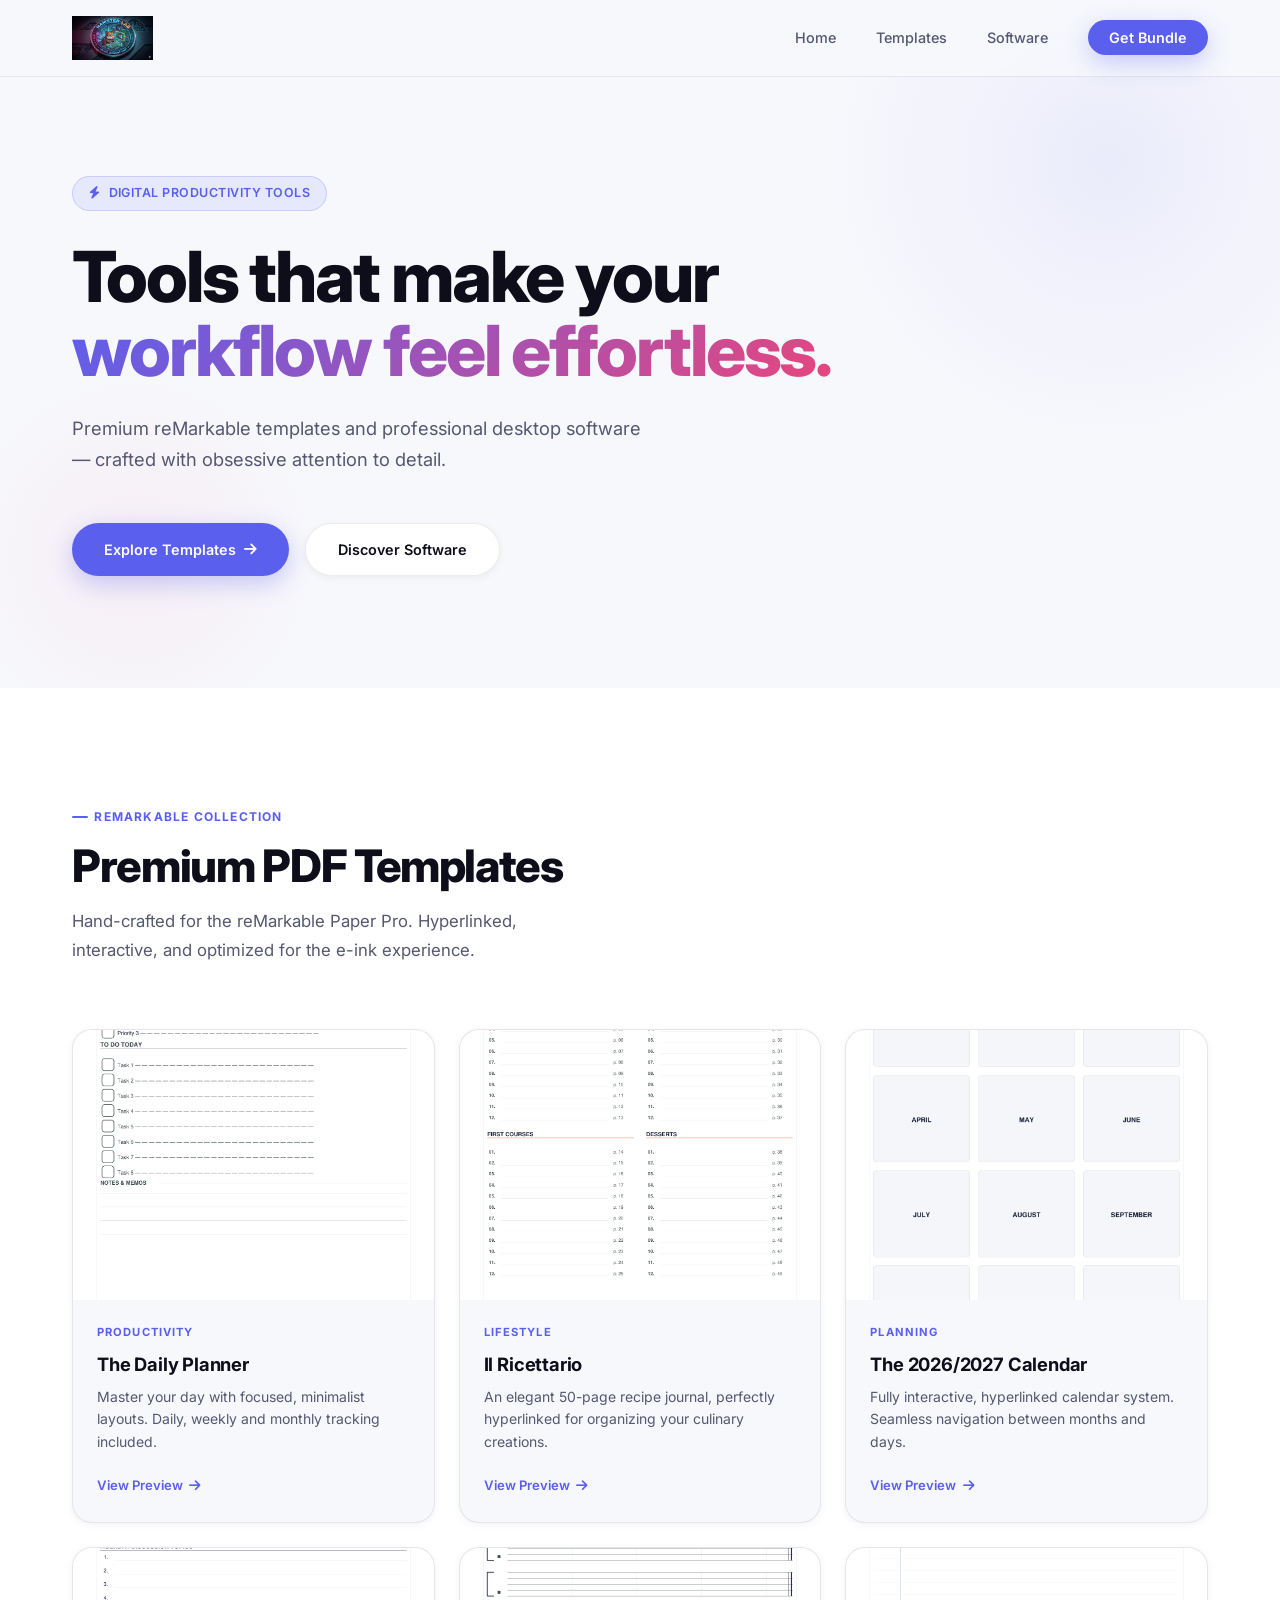
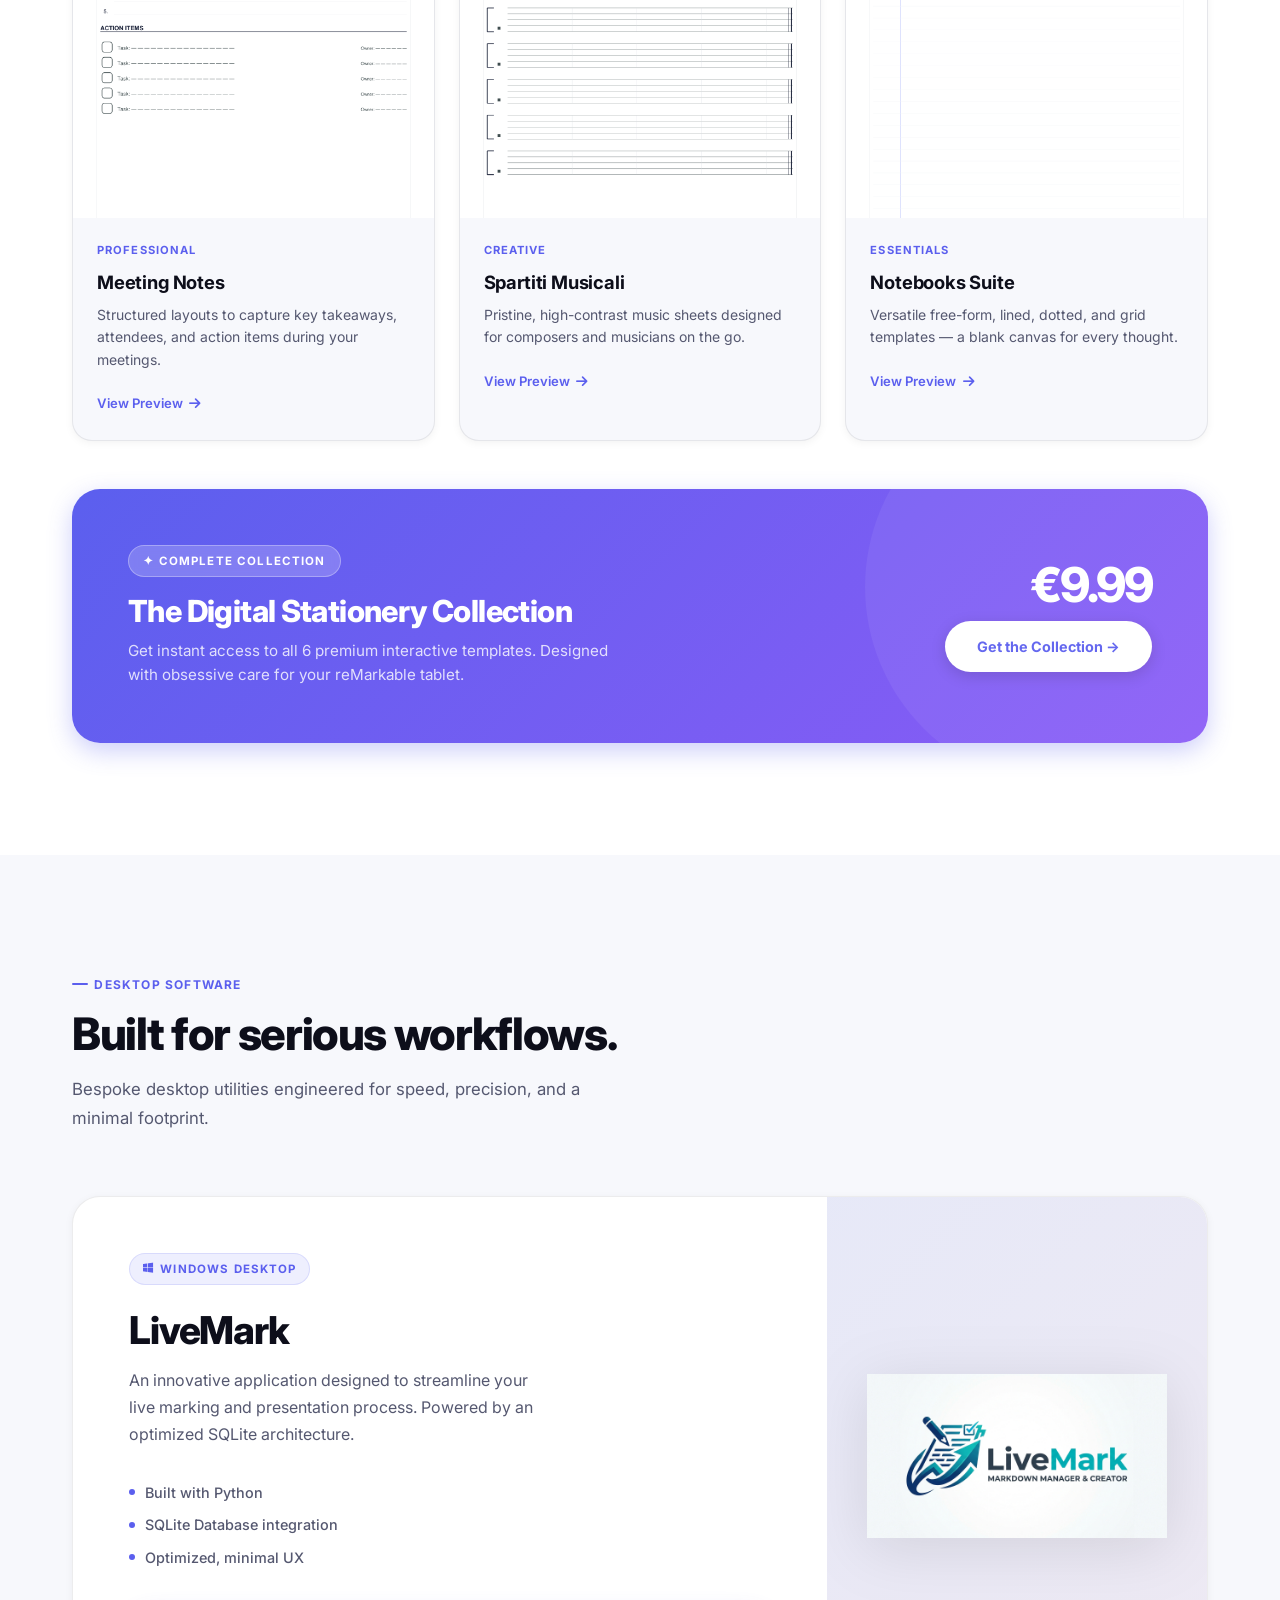
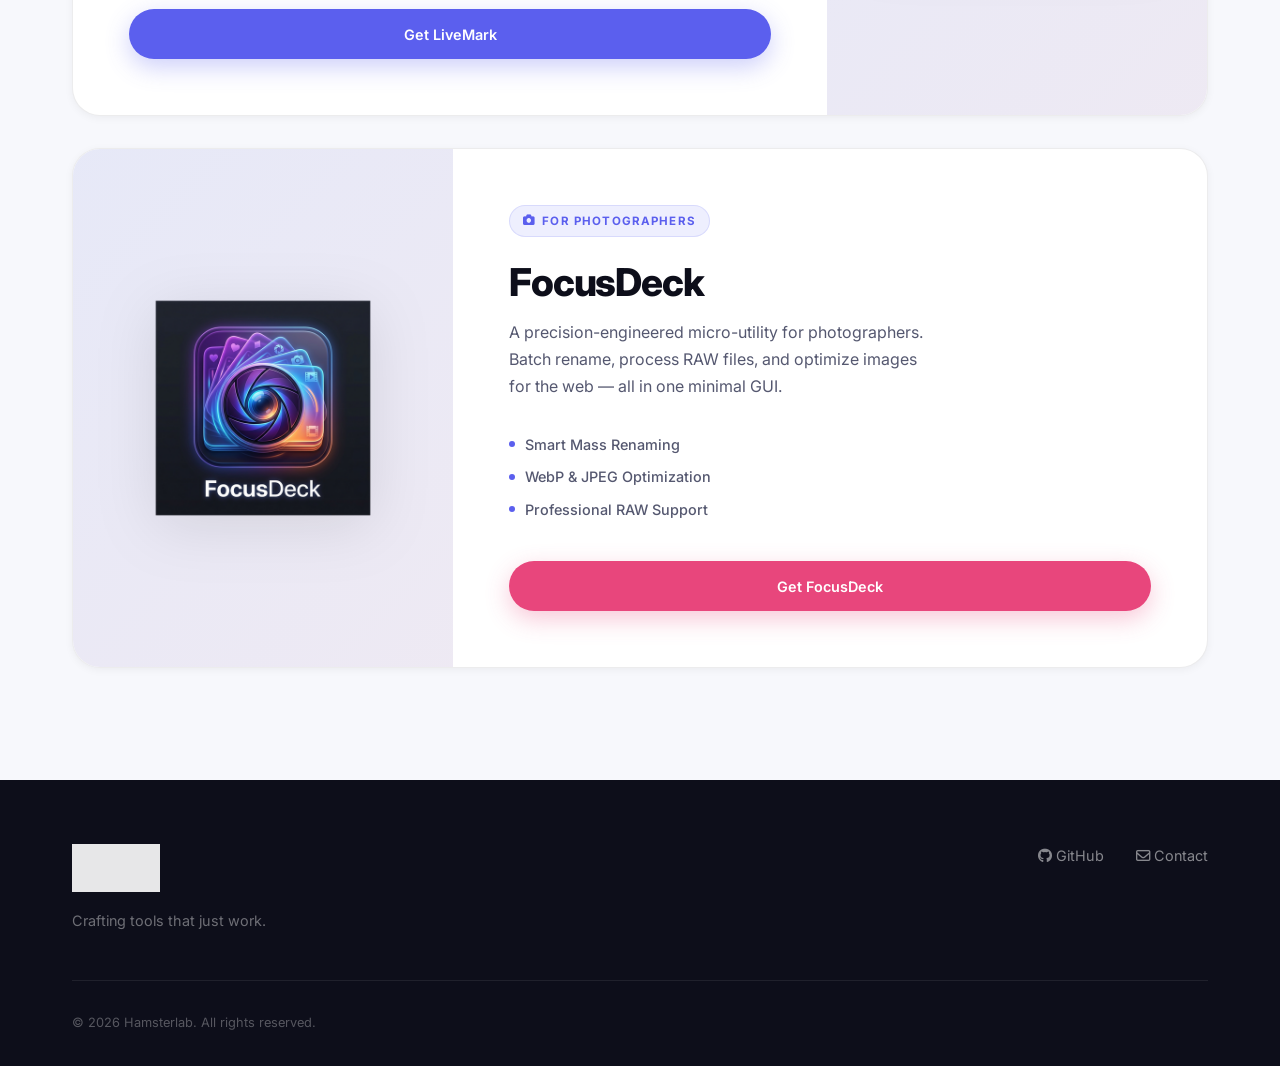
==== index.html @ bd16f54c "Redesign moderno e chiaro - fix immagini PDF e nuova grafica SaaS" ====
<!DOCTYPE html>
<html lang="en">
<head>
    <meta charset="UTF-8">
    <meta name="viewport" content="width=device-width, initial-scale=1.0">
    <title>Hamsterlab | Premium Digital Tools</title>
    <meta name="description" content="Hamsterlab creates premium digital tools: reMarkable PDF templates, LiveMark, and FocusDeck. Modern software for modern workflows.">
    <link rel="stylesheet" href="style.css">
    <link rel="preconnect" href="https://fonts.googleapis.com">
    <link rel="preconnect" href="https://fonts.gstatic.com" crossorigin>
    <link href="https://fonts.googleapis.com/css2?family=Inter:wght@300;400;500;600;700;800&display=swap" rel="stylesheet">
    <link rel="stylesheet" href="https://cdnjs.cloudflare.com/ajax/libs/font-awesome/6.4.0/css/all.min.css">
    <script src="https://assets.lemonsqueezy.com/lemon.js" defer></script>
</head>
<body>

    <!-- Header -->
    <header class="site-header" id="site-header">
        <div class="container header-inner">
            <div class="logo">
                <a href="#home">
                    <img src="assets/logo.png" alt="Hamsterlab" class="logo-img">
                </a>
            </div>
            <nav>
                <ul>
                    <li><a href="#home">Home</a></li>
                    <li><a href="#templates">Templates</a></li>
                    <li><a href="#software">Software</a></li>
                    <li><a href="https://hamsterlab.lemonsqueezy.com/checkout/buy/e487f15a-92a3-4b59-b4e9-636bfa8d25aa?embed=1" class="nav-cta lemonsqueezy-button">Get Bundle</a></li>
                </ul>
            </nav>
        </div>
    </header>

    <main>
        <!-- Hero -->
        <section id="home" class="hero">
            <div class="hero-bg-blob"></div>
            <div class="hero-bg-blob-2"></div>
            <div class="container">
                <span class="hero-badge fade-in"><i class="fa-solid fa-bolt"></i> Digital Productivity Tools</span>
                <h1 class="fade-in d1">Tools that make your<br><span class="highlight">workflow feel effortless.</span></h1>
                <p class="hero-sub fade-in d2">Premium reMarkable templates and professional desktop software — crafted with obsessive attention to detail.</p>
                <div class="hero-actions fade-in d3">
                    <a href="#templates" class="btn btn-primary">Explore Templates <i class="fa-solid fa-arrow-right"></i></a>
                    <a href="#software" class="btn btn-secondary">Discover Software</a>
                </div>
            </div>
        </section>

        <!-- Templates Section -->
        <section id="templates" class="section templates-section">
            <div class="container">
                <div class="section-head fade-in-scroll">
                    <span class="section-label">reMarkable Collection</span>
                    <h2 class="section-title">Premium PDF Templates</h2>
                    <p class="section-desc">Hand-crafted for the reMarkable Paper Pro. Hyperlinked, interactive, and optimized for the e-ink experience.</p>
                </div>

                <div class="templates-grid">
                    <!-- Card 1 -->
                    <div class="template-card fade-in-scroll">
                        <div class="template-img-wrap">
                            <img src="assets/todo_preview.png" alt="To-Do List" class="template-img">
                        </div>
                        <div class="template-body">
                            <span class="template-tag">Productivity</span>
                            <h3 class="template-title">The Daily Planner</h3>
                            <p class="template-desc">Master your day with focused, minimalist layouts. Daily, weekly and monthly tracking included.</p>
                            <a href="pdfs/Todo_Daily_Premium.pdf" target="_blank" class="template-link">View Preview <i class="fa-solid fa-arrow-right"></i></a>
                        </div>
                    </div>
                    <!-- Card 2 -->
                    <div class="template-card fade-in-scroll">
                        <div class="template-img-wrap">
                            <img src="assets/recipe_preview.png" alt="Ricettario" class="template-img">
                        </div>
                        <div class="template-body">
                            <span class="template-tag">Lifestyle</span>
                            <h3 class="template-title">Il Ricettario</h3>
                            <p class="template-desc">An elegant 50-page recipe journal, perfectly hyperlinked for organizing your culinary creations.</p>
                            <a href="pdfs/Ricettario_Premium.pdf" target="_blank" class="template-link">View Preview <i class="fa-solid fa-arrow-right"></i></a>
                        </div>
                    </div>
                    <!-- Card 3 -->
                    <div class="template-card fade-in-scroll">
                        <div class="template-img-wrap">
                            <img src="assets/calendar_preview.png" alt="Calendar" class="template-img">
                        </div>
                        <div class="template-body">
                            <span class="template-tag">Planning</span>
                            <h3 class="template-title">The 2026/2027 Calendar</h3>
                            <p class="template-desc">Fully interactive, hyperlinked calendar system. Seamless navigation between months and days.</p>
                            <a href="pdfs/Calendario_2026_2027_Premium.pdf" target="_blank" class="template-link">View Preview <i class="fa-solid fa-arrow-right"></i></a>
                        </div>
                    </div>
                    <!-- Card 4 -->
                    <div class="template-card fade-in-scroll">
                        <div class="template-img-wrap">
                            <img src="assets/meeting_preview.png" alt="Meeting Notes" class="template-img">
                        </div>
                        <div class="template-body">
                            <span class="template-tag">Professional</span>
                            <h3 class="template-title">Meeting Notes</h3>
                            <p class="template-desc">Structured layouts to capture key takeaways, attendees, and action items during your meetings.</p>
                            <a href="pdfs/Meeting_Notes_Premium.pdf" target="_blank" class="template-link">View Preview <i class="fa-solid fa-arrow-right"></i></a>
                        </div>
                    </div>
                    <!-- Card 5 -->
                    <div class="template-card fade-in-scroll">
                        <div class="template-img-wrap">
                            <img src="assets/spartiti_preview.png" alt="Spartiti Musicali" class="template-img">
                        </div>
                        <div class="template-body">
                            <span class="template-tag">Creative</span>
                            <h3 class="template-title">Spartiti Musicali</h3>
                            <p class="template-desc">Pristine, high-contrast music sheets designed for composers and musicians on the go.</p>
                            <a href="pdfs/Spartiti_Premium.pdf" target="_blank" class="template-link">View Preview <i class="fa-solid fa-arrow-right"></i></a>
                        </div>
                    </div>
                    <!-- Card 6 -->
                    <div class="template-card fade-in-scroll">
                        <div class="template-img-wrap">
                            <img src="assets/notes_preview.png" alt="Notes" class="template-img">
                        </div>
                        <div class="template-body">
                            <span class="template-tag">Essentials</span>
                            <h3 class="template-title">Notebooks Suite</h3>
                            <p class="template-desc">Versatile free-form, lined, dotted, and grid templates — a blank canvas for every thought.</p>
                            <a href="pdfs/Notes_Ruled.pdf" target="_blank" class="template-link">View Preview <i class="fa-solid fa-arrow-right"></i></a>
                        </div>
                    </div>

                    <!-- Bundle Card -->
                    <div class="bundle-card fade-in-scroll">
                        <div class="bundle-info">
                            <span class="bundle-pill">✦ Complete Collection</span>
                            <h3 class="bundle-title">The Digital Stationery Collection</h3>
                            <p class="bundle-desc">Get instant access to all 6 premium interactive templates. Designed with obsessive care for your reMarkable tablet.</p>
                        </div>
                        <div class="bundle-right">
                            <span class="bundle-price">€9.99</span>
                            <a href="https://hamsterlab.lemonsqueezy.com/checkout/buy/e487f15a-92a3-4b59-b4e9-636bfa8d25aa?embed=1" class="bundle-btn lemonsqueezy-button">Get the Collection →</a>
                        </div>
                    </div>
                </div>
            </div>
        </section>

        <!-- Software Section -->
        <section id="software" class="section software-section">
            <div class="container">
                <div class="section-head fade-in-scroll">
                    <span class="section-label">Desktop Software</span>
                    <h2 class="section-title">Built for serious workflows.</h2>
                    <p class="section-desc">Bespoke desktop utilities engineered for speed, precision, and a minimal footprint.</p>
                </div>

                <div class="software-cards">
                    <!-- LiveMark -->
                    <div class="software-card fade-in-scroll">
                        <div class="software-body">
                            <span class="sw-tag"><i class="fa-brands fa-windows"></i> Windows Desktop</span>
                            <h3 class="sw-title">LiveMark</h3>
                            <p class="sw-desc">An innovative application designed to streamline your live marking and presentation process. Powered by an optimized SQLite architecture.</p>
                            <ul class="sw-features">
                                <li>Built with Python</li>
                                <li>SQLite Database integration</li>
                                <li>Optimized, minimal UX</li>
                            </ul>
                            <a href="https://hamsterlab.lemonsqueezy.com/checkout/buy/2cb4c4ad-7119-4c39-91f5-c3adbd19b8ee?embed=1" class="btn btn-primary lemonsqueezy-button">Get LiveMark</a>
                        </div>
                        <div class="software-visual">
                            <img src="assets/LiveMark_Logo.jpg" alt="LiveMark">
                        </div>
                    </div>

                    <!-- FocusDeck -->
                    <div class="software-card reverse fade-in-scroll">
                        <div class="software-body">
                            <span class="sw-tag"><i class="fa-solid fa-camera"></i> For Photographers</span>
                            <h3 class="sw-title">FocusDeck</h3>
                            <p class="sw-desc">A precision-engineered micro-utility for photographers. Batch rename, process RAW files, and optimize images for the web — all in one minimal GUI.</p>
                            <ul class="sw-features">
                                <li>Smart Mass Renaming</li>
                                <li>WebP & JPEG Optimization</li>
                                <li>Professional RAW Support</li>
                            </ul>
                            <a href="https://hamsterlab.lemonsqueezy.com/checkout/buy/0ecb8461-7e71-4964-9a85-f906bce38666?embed=1" class="btn btn-pink lemonsqueezy-button">Get FocusDeck</a>
                        </div>
                        <div class="software-visual">
                            <img src="assets/FocusDeck_Logo.png" alt="FocusDeck">
                        </div>
                    </div>
                </div>
            </div>
        </section>
    </main>

    <!-- Footer -->
    <footer class="site-footer">
        <div class="container">
            <div class="footer-top">
                <div class="footer-logo">
                    <img src="assets/logo.png" alt="Hamsterlab">
                    <p class="footer-tagline">Crafting tools that just work.</p>
                </div>
                <div class="footer-links">
                    <a href="https://github.com/warhamster8" target="_blank"><i class="fa-brands fa-github"></i> GitHub</a>
                    <a href="mailto:hamsterlab_dev@protonmail.com"><i class="fa-regular fa-envelope"></i> Contact</a>
                </div>
            </div>
            <div class="footer-bottom">
                &copy; <span id="year"></span> Hamsterlab. All rights reserved.
            </div>
        </div>
    </footer>

    <script src="script.js"></script>
</body>
</html>
---- style.css ----
:root {
    --bg: #F7F8FC;
    --bg-white: #FFFFFF;
    --bg-subtle: #EEF0F8;

    --text-primary: #0D0E1A;
    --text-secondary: #555870;
    --text-muted: #8E91A8;

    --accent: #5B5FEE;
    --accent-light: rgba(91, 95, 238, 0.1);
    --accent-glow: rgba(91, 95, 238, 0.25);
    --accent-2: #E8467C;
    --accent-2-light: rgba(232, 70, 124, 0.1);

    --border: 1px solid rgba(13, 14, 26, 0.08);
    --border-focus: 1px solid rgba(91, 95, 238, 0.4);
    --radius-sm: 12px;
    --radius-md: 20px;
    --radius-lg: 28px;

    --shadow-sm: 0 2px 8px rgba(13, 14, 26, 0.05);
    --shadow-md: 0 8px 30px rgba(13, 14, 26, 0.08);
    --shadow-lg: 0 20px 60px rgba(13, 14, 26, 0.1);
    --shadow-accent: 0 8px 25px rgba(91, 95, 238, 0.3);

    --font: 'Inter', sans-serif;
    --container: 1200px;
    --ease: cubic-bezier(0.16, 1, 0.3, 1);
}

* { margin: 0; padding: 0; box-sizing: border-box; }

html { scroll-behavior: smooth; font-size: 16px; }

body {
    font-family: var(--font);
    background-color: var(--bg);
    color: var(--text-primary);
    -webkit-font-smoothing: antialiased;
    line-height: 1.6;
}

.container {
    max-width: var(--container);
    margin: 0 auto;
    padding: 0 2rem;
}

/* ─── HEADER ─── */
.site-header {
    position: fixed;
    top: 0; left: 0;
    width: 100%;
    z-index: 100;
    padding: 1rem 0;
    background: rgba(247, 248, 252, 0.85);
    backdrop-filter: blur(20px);
    -webkit-backdrop-filter: blur(20px);
    border-bottom: var(--border);
    transition: all 0.3s var(--ease);
}

.site-header.scrolled {
    padding: 0.6rem 0;
    background: rgba(247, 248, 252, 0.96);
    box-shadow: var(--shadow-sm);
}

.header-inner {
    display: flex;
    align-items: center;
    justify-content: space-between;
}

.logo a {
    display: flex;
    align-items: center;
    gap: 0.6rem;
    text-decoration: none;
}

.logo-img {
    height: 44px;
    width: auto;
}

nav ul {
    display: flex;
    list-style: none;
    gap: 2.5rem;
}

nav a {
    text-decoration: none;
    color: var(--text-secondary);
    font-size: 0.9rem;
    font-weight: 500;
    transition: color 0.2s;
}

nav a:hover { color: var(--accent); }

.nav-cta {
    background: var(--accent) !important;
    color: white !important;
    padding: 0.55rem 1.3rem;
    border-radius: 50px;
    font-weight: 600 !important;
    transition: all 0.2s var(--ease) !important;
    box-shadow: var(--shadow-accent);
}

.nav-cta:hover {
    transform: translateY(-1px);
    box-shadow: 0 12px 30px rgba(91, 95, 238, 0.4) !important;
}

/* ─── HERO ─── */
.hero {
    padding: 11rem 0 7rem;
    position: relative;
    overflow: hidden;
}

.hero-bg-blob {
    position: absolute;
    top: -20%;
    right: -10%;
    width: 600px;
    height: 600px;
    background: radial-gradient(circle, rgba(91,95,238,0.08) 0%, transparent 65%);
    pointer-events: none;
}

.hero-bg-blob-2 {
    position: absolute;
    bottom: -10%;
    left: -5%;
    width: 400px;
    height: 400px;
    background: radial-gradient(circle, rgba(232,70,124,0.06) 0%, transparent 65%);
    pointer-events: none;
}

.hero-badge {
    display: inline-flex;
    align-items: center;
    gap: 0.5rem;
    background: var(--accent-light);
    color: var(--accent);
    font-size: 0.78rem;
    font-weight: 600;
    padding: 0.4rem 1rem;
    border-radius: 50px;
    border: 1px solid rgba(91,95,238,0.2);
    margin-bottom: 1.8rem;
    letter-spacing: 0.04em;
    text-transform: uppercase;
}

.hero h1 {
    font-size: clamp(2.8rem, 5.5vw, 5rem);
    font-weight: 800;
    line-height: 1.06;
    letter-spacing: -0.03em;
    color: var(--text-primary);
    margin-bottom: 1.5rem;
    max-width: 780px;
}

.hero h1 .highlight {
    background: linear-gradient(135deg, var(--accent), var(--accent-2));
    -webkit-background-clip: text;
    -webkit-text-fill-color: transparent;
    background-clip: text;
}

.hero-sub {
    font-size: 1.15rem;
    color: var(--text-secondary);
    max-width: 580px;
    margin-bottom: 3rem;
    font-weight: 400;
    line-height: 1.7;
}

.hero-actions {
    display: flex;
    gap: 1rem;
    flex-wrap: wrap;
}

/* ─── BUTTONS ─── */
.btn {
    display: inline-flex;
    align-items: center;
    justify-content: center;
    gap: 0.5rem;
    padding: 0.85rem 2rem;
    font-size: 0.9rem;
    font-weight: 600;
    border-radius: 50px;
    text-decoration: none;
    cursor: pointer;
    transition: all 0.25s var(--ease);
    border: none;
}

.btn-primary {
    background: var(--accent);
    color: white;
    box-shadow: var(--shadow-accent);
}

.btn-primary:hover {
    transform: translateY(-2px);
    box-shadow: 0 12px 35px rgba(91, 95, 238, 0.45);
    background: #4a4ee0;
}

.btn-secondary {
    background: var(--bg-white);
    color: var(--text-primary);
    border: var(--border);
    box-shadow: var(--shadow-sm);
}

.btn-secondary:hover {
    transform: translateY(-2px);
    box-shadow: var(--shadow-md);
    border-color: rgba(91,95,238,0.3);
}

.btn-pink {
    background: var(--accent-2);
    color: white;
    box-shadow: 0 8px 25px rgba(232, 70, 124, 0.3);
}

.btn-pink:hover {
    transform: translateY(-2px);
    box-shadow: 0 12px 35px rgba(232, 70, 124, 0.45);
}

/* ─── SECTION ─── */
.section {
    padding: 7rem 0;
}

.section-label {
    display: inline-flex;
    align-items: center;
    gap: 0.4rem;
    font-size: 0.75rem;
    font-weight: 700;
    text-transform: uppercase;
    letter-spacing: 0.1em;
    color: var(--accent);
    margin-bottom: 1rem;
}

.section-label::before {
    content: '';
    display: block;
    width: 16px;
    height: 2px;
    background: var(--accent);
    border-radius: 2px;
}

.section-title {
    font-size: clamp(1.9rem, 3.5vw, 2.8rem);
    font-weight: 800;
    letter-spacing: -0.03em;
    line-height: 1.1;
    color: var(--text-primary);
    margin-bottom: 1rem;
}

.section-desc {
    font-size: 1.05rem;
    color: var(--text-secondary);
    max-width: 520px;
    line-height: 1.7;
}

.section-head {
    margin-bottom: 4rem;
}

/* ─── TEMPLATES GRID ─── */
.templates-section {
    background: var(--bg-white);
}

.templates-grid {
    display: grid;
    grid-template-columns: repeat(auto-fill, minmax(320px, 1fr));
    gap: 1.5rem;
}

.template-card {
    background: var(--bg);
    border-radius: var(--radius-md);
    border: var(--border);
    overflow: hidden;
    transition: all 0.35s var(--ease);
    box-shadow: var(--shadow-sm);
}

.template-card:hover {
    transform: translateY(-6px);
    box-shadow: var(--shadow-lg);
    border-color: rgba(91,95,238,0.2);
}

.template-img {
    width: 100%;
    aspect-ratio: 4/3;
    object-fit: cover;
    display: block;
    background: var(--bg-subtle);
    transition: transform 0.5s var(--ease);
}

.template-card:hover .template-img {
    transform: scale(1.04);
}

.template-img-wrap {
    overflow: hidden;
}

.template-body {
    padding: 1.5rem;
}

.template-tag {
    font-size: 0.7rem;
    font-weight: 700;
    text-transform: uppercase;
    letter-spacing: 0.1em;
    color: var(--accent);
    margin-bottom: 0.5rem;
    display: block;
}

.template-title {
    font-size: 1.15rem;
    font-weight: 700;
    color: var(--text-primary);
    margin-bottom: 0.4rem;
    letter-spacing: -0.01em;
}

.template-desc {
    font-size: 0.875rem;
    color: var(--text-secondary);
    line-height: 1.6;
    margin-bottom: 1.2rem;
}

.template-link {
    display: inline-flex;
    align-items: center;
    gap: 0.4rem;
    font-size: 0.82rem;
    font-weight: 600;
    color: var(--accent);
    text-decoration: none;
    transition: gap 0.2s;
}

.template-link:hover { gap: 0.7rem; }

/* ─── BUNDLE CARD ─── */
.bundle-card {
    margin-top: 1.5rem;
    grid-column: 1 / -1;
    background: linear-gradient(135deg, var(--accent) 0%, #8B5CF6 100%);
    border-radius: var(--radius-lg);
    padding: 3.5rem;
    display: flex;
    align-items: center;
    justify-content: space-between;
    gap: 2rem;
    color: white;
    box-shadow: var(--shadow-accent);
    position: relative;
    overflow: hidden;
}

.bundle-card::before {
    content: '';
    position: absolute;
    top: -40%;
    right: -5%;
    width: 400px;
    height: 400px;
    background: rgba(255,255,255,0.06);
    border-radius: 50%;
    pointer-events: none;
}

.bundle-pill {
    display: inline-block;
    background: rgba(255,255,255,0.2);
    border: 1px solid rgba(255,255,255,0.3);
    font-size: 0.72rem;
    font-weight: 700;
    text-transform: uppercase;
    letter-spacing: 0.1em;
    padding: 0.35rem 0.9rem;
    border-radius: 50px;
    margin-bottom: 1rem;
    backdrop-filter: blur(4px);
}

.bundle-title {
    font-size: 1.9rem;
    font-weight: 800;
    letter-spacing: -0.02em;
    margin-bottom: 0.6rem;
    line-height: 1.2;
}

.bundle-desc {
    font-size: 0.95rem;
    opacity: 0.8;
    max-width: 500px;
    line-height: 1.6;
}

.bundle-right {
    display: flex;
    flex-direction: column;
    align-items: flex-end;
    gap: 0.8rem;
    flex-shrink: 0;
}

.bundle-price {
    font-size: 3rem;
    font-weight: 800;
    letter-spacing: -0.04em;
    line-height: 1;
}

.bundle-btn {
    background: white;
    color: var(--accent);
    padding: 0.85rem 2rem;
    border-radius: 50px;
    font-weight: 700;
    font-size: 0.9rem;
    text-decoration: none;
    transition: all 0.25s var(--ease);
    white-space: nowrap;
    box-shadow: 0 4px 15px rgba(0,0,0,0.15);
}

.bundle-btn:hover {
    transform: translateY(-2px);
    box-shadow: 0 10px 30px rgba(0,0,0,0.2);
}

/* ─── SOFTWARE SECTION ─── */
.software-section {
    background: var(--bg);
}

.software-cards {
    display: flex;
    flex-direction: column;
    gap: 2rem;
}

.software-card {
    background: var(--bg-white);
    border-radius: var(--radius-lg);
    border: var(--border);
    display: grid;
    grid-template-columns: 1fr 380px;
    overflow: hidden;
    box-shadow: var(--shadow-sm);
    transition: all 0.35s var(--ease);
}

.software-card:hover {
    box-shadow: var(--shadow-lg);
    border-color: rgba(91,95,238,0.2);
    transform: translateY(-3px);
}

.software-card.reverse {
    grid-template-columns: 380px 1fr;
}

.software-card.reverse .software-visual {
    order: -1;
}

.software-body {
    padding: 3.5rem;
    display: flex;
    flex-direction: column;
    justify-content: center;
}

.sw-tag {
    display: inline-flex;
    align-items: center;
    gap: 0.4rem;
    font-size: 0.72rem;
    font-weight: 700;
    text-transform: uppercase;
    letter-spacing: 0.1em;
    color: var(--accent);
    background: var(--accent-light);
    border: 1px solid rgba(91,95,238,0.15);
    padding: 0.35rem 0.8rem;
    border-radius: 50px;
    margin-bottom: 1.5rem;
    width: fit-content;
}

.sw-title {
    font-size: 2.4rem;
    font-weight: 800;
    letter-spacing: -0.03em;
    line-height: 1.1;
    color: var(--text-primary);
    margin-bottom: 1rem;
}

.sw-desc {
    font-size: 1rem;
    color: var(--text-secondary);
    line-height: 1.7;
    margin-bottom: 2rem;
    max-width: 420px;
}

.sw-features {
    list-style: none;
    margin-bottom: 2.5rem;
    display: flex;
    flex-direction: column;
    gap: 0.6rem;
}

.sw-features li {
    display: flex;
    align-items: center;
    gap: 0.6rem;
    font-size: 0.9rem;
    color: var(--text-secondary);
    font-weight: 500;
}

.sw-features li::before {
    content: '';
    width: 6px;
    height: 6px;
    border-radius: 50%;
    background: var(--accent);
    flex-shrink: 0;
}

.software-visual {
    background: var(--bg-subtle);
    display: flex;
    align-items: center;
    justify-content: center;
    padding: 2.5rem;
    position: relative;
    overflow: hidden;
}

.software-visual::before {
    content: '';
    position: absolute;
    inset: 0;
    background: linear-gradient(135deg, rgba(91,95,238,0.05) 0%, rgba(232,70,124,0.04) 100%);
}

.software-visual img {
    width: 100%;
    max-height: 240px;
    object-fit: contain;
    position: relative;
    z-index: 1;
    filter: drop-shadow(0 10px 30px rgba(0,0,0,0.1));
    transition: transform 0.5s var(--ease);
}

.software-card:hover .software-visual img {
    transform: scale(1.04) translateY(-4px);
}

/* ─── FOOTER ─── */
.site-footer {
    background: var(--text-primary);
    color: white;
    padding: 4rem 0 2rem;
}

.footer-top {
    display: flex;
    justify-content: space-between;
    align-items: flex-start;
    padding-bottom: 3rem;
    border-bottom: 1px solid rgba(255,255,255,0.08);
    margin-bottom: 2rem;
    gap: 2rem;
}

.footer-logo img {
    height: 48px;
    width: auto;
    filter: brightness(0) invert(1);
    opacity: 0.9;
}

.footer-tagline {
    font-size: 0.9rem;
    color: rgba(255,255,255,0.4);
    margin-top: 0.6rem;
}

.footer-links {
    display: flex;
    gap: 2rem;
}

.footer-links a {
    text-decoration: none;
    color: rgba(255,255,255,0.5);
    font-size: 0.9rem;
    transition: color 0.2s;
}

.footer-links a:hover { color: white; }

.footer-bottom {
    font-size: 0.8rem;
    color: rgba(255,255,255,0.3);
}

/* ─── ANIMATIONS ─── */
.fade-in {
    opacity: 0;
    transform: translateY(24px);
    animation: fadeUp 0.7s var(--ease) forwards;
}

.fade-in.d1 { animation-delay: 0.1s; }
.fade-in.d2 { animation-delay: 0.2s; }
.fade-in.d3 { animation-delay: 0.35s; }

@keyframes fadeUp {
    to { opacity: 1; transform: translateY(0); }
}

.fade-in-scroll {
    opacity: 0;
    transform: translateY(28px);
    transition: opacity 0.7s var(--ease), transform 0.7s var(--ease);
}

.fade-in-scroll.visible {
    opacity: 1;
    transform: none;
}

/* ─── RESPONSIVE ─── */
@media (max-width: 900px) {
    .software-card, .software-card.reverse {
        grid-template-columns: 1fr;
    }
    .software-card.reverse .software-visual { order: 0; }
    .software-visual { min-height: 240px; }
    .bundle-card {
        flex-direction: column;
        align-items: flex-start;
        padding: 2.5rem;
    }
    .bundle-right { align-items: flex-start; }
}

@media (max-width: 768px) {
    .container { padding: 0 1.25rem; }
    nav ul { gap: 1.5rem; }
    .nav-cta { display: none; }
    .templates-grid { grid-template-columns: 1fr; }
    .hero { padding: 9rem 0 5rem; }
    .software-body { padding: 2.5rem; }
    .footer-top { flex-direction: column; }
    .footer-links { flex-wrap: wrap; gap: 1rem; }
}

@media (max-width: 520px) {
    nav { display: none; }
    .hero-actions { flex-direction: column; }
    .hero-actions .btn { width: 100%; justify-content: center; }
}
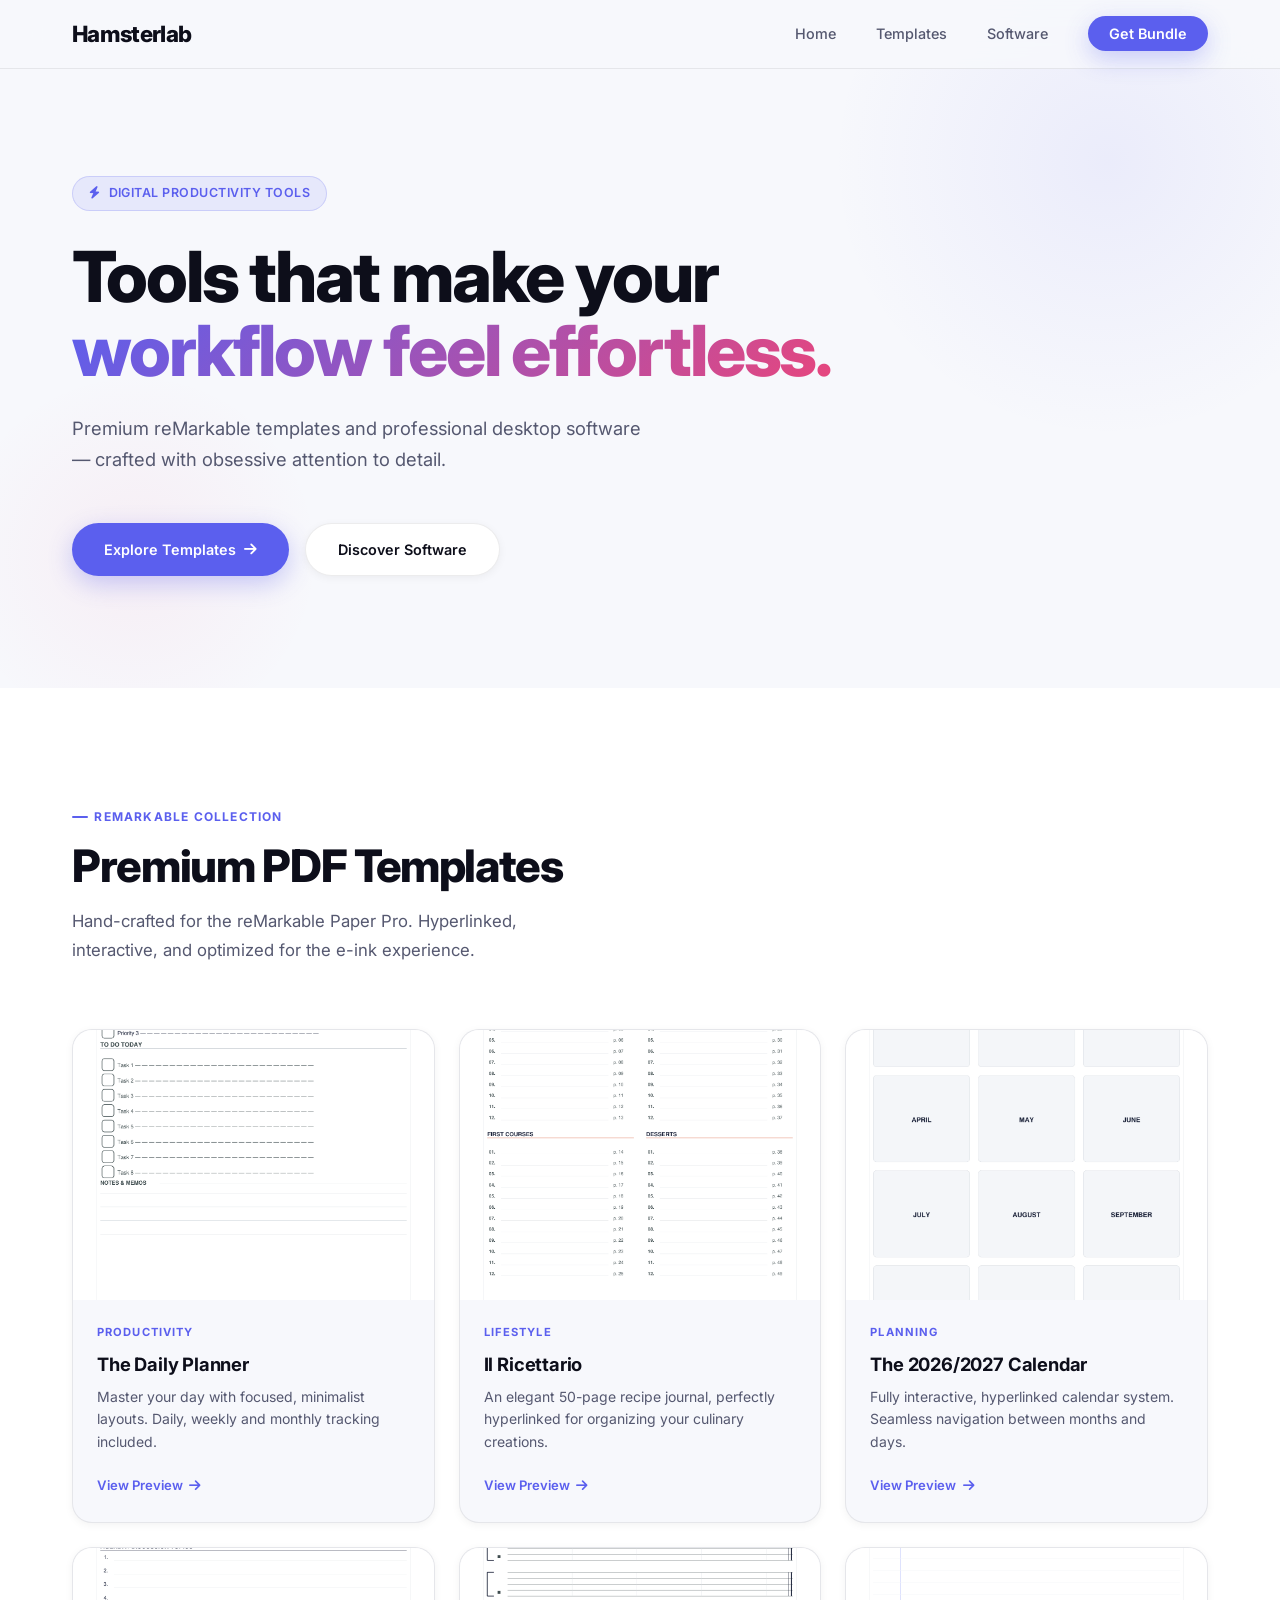
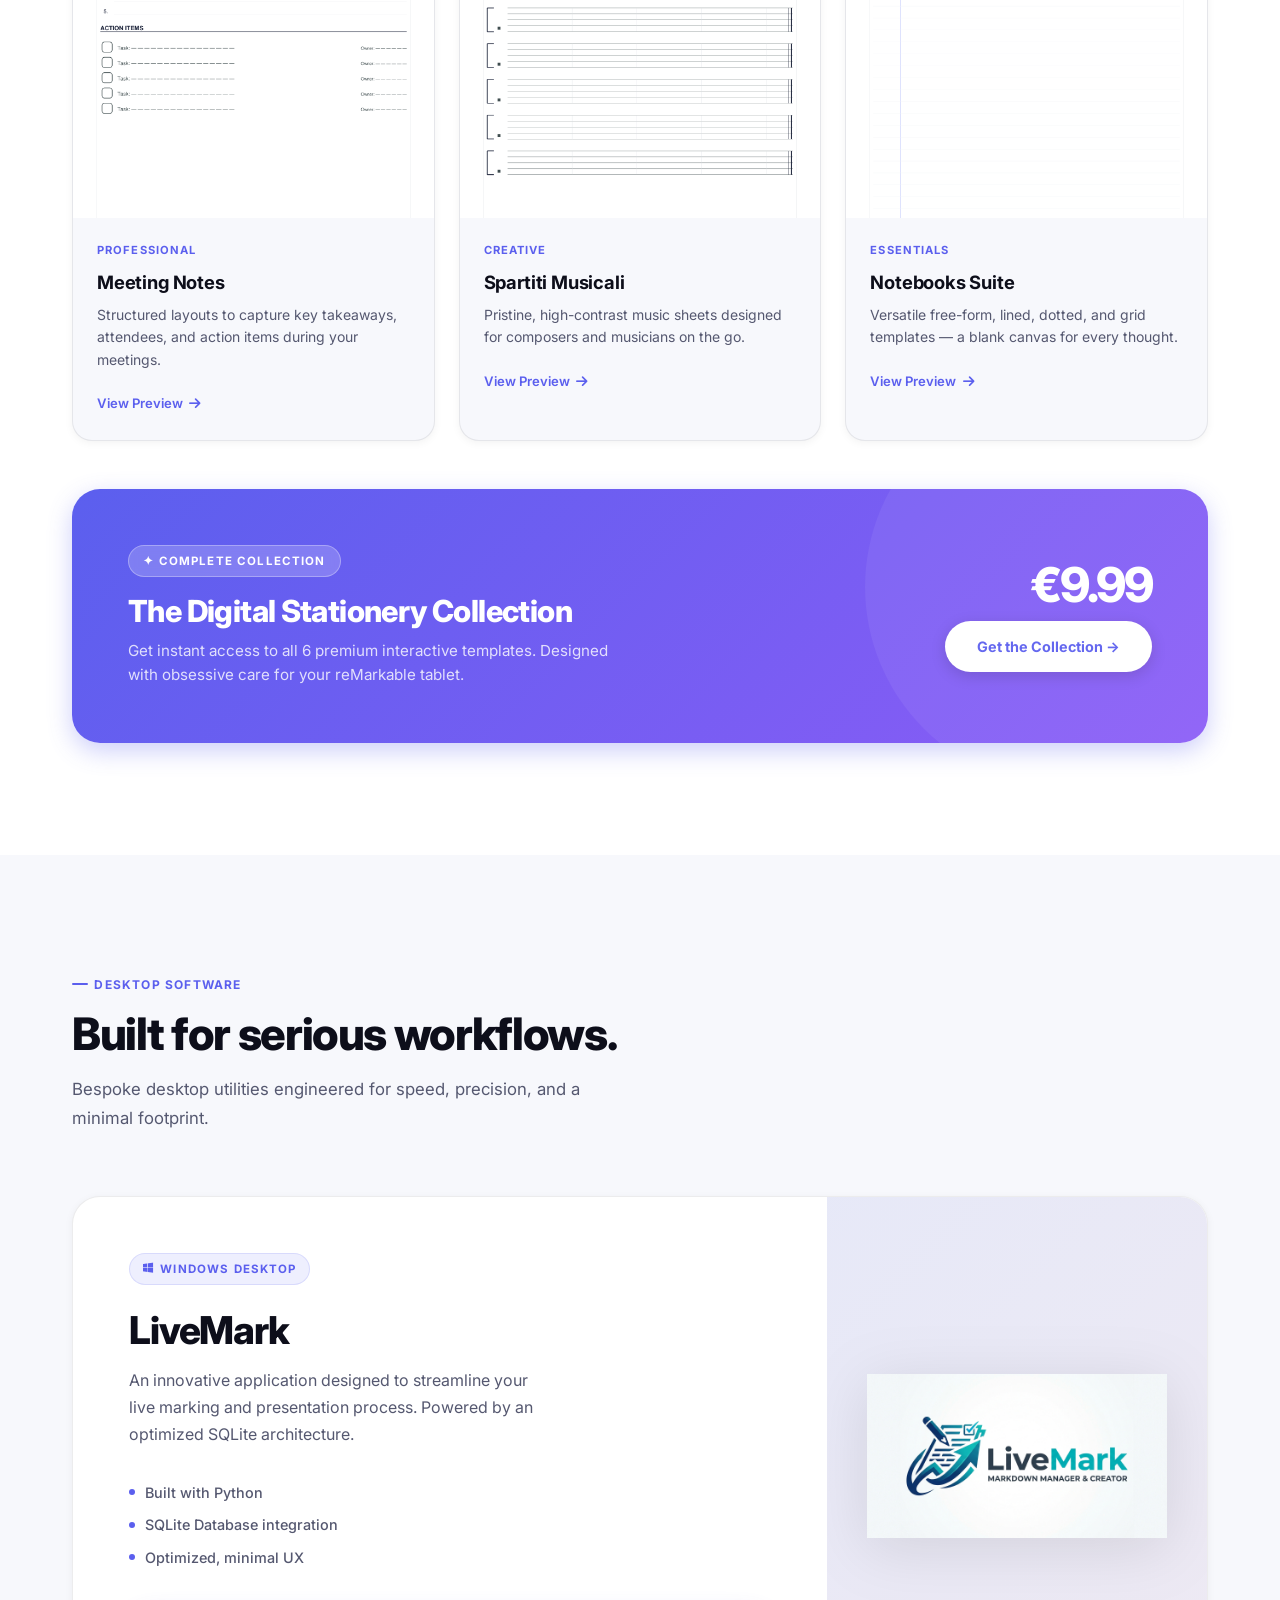
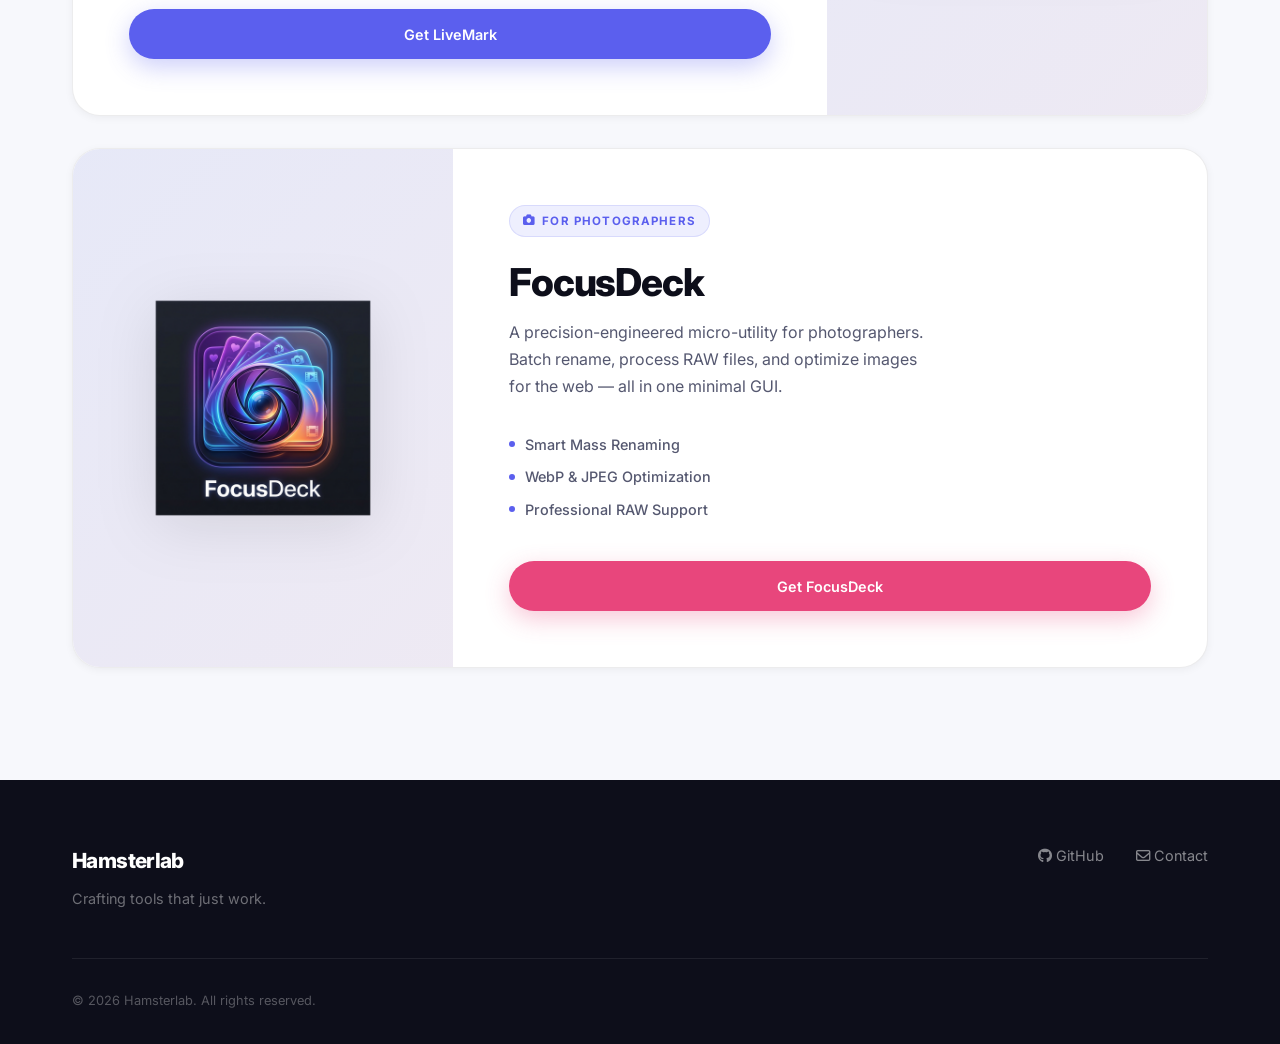
==== commit 997677f8: "Rimosso logo immagine, sostituito con testo Hamsterlab" ====
--- a/index.html
+++ b/index.html
@@ -18,9 +18,7 @@
     <header class="site-header" id="site-header">
         <div class="container header-inner">
             <div class="logo">
-                <a href="#home">
-                    <img src="assets/logo.png" alt="Hamsterlab" class="logo-img">
-                </a>
+                <a href="#home" class="logo-text">Hamsterlab</a>
             </div>
             <nav>
                 <ul>
@@ -203,7 +201,7 @@
         <div class="container">
             <div class="footer-top">
                 <div class="footer-logo">
-                    <img src="assets/logo.png" alt="Hamsterlab">
+                    <span class="footer-brand-text">Hamsterlab</span>
                     <p class="footer-tagline">Crafting tools that just work.</p>
                 </div>
                 <div class="footer-links">
--- a/style.css
+++ b/style.css
@@ -80,9 +80,21 @@
     text-decoration: none;
 }
 
-.logo-img {
-    height: 44px;
-    width: auto;
+.logo-text {
+    font-size: 1.4rem;
+    font-weight: 800;
+    letter-spacing: -0.03em;
+    color: var(--text-primary);
+    text-decoration: none;
+}
+
+.footer-brand-text {
+    font-size: 1.3rem;
+    font-weight: 800;
+    letter-spacing: -0.03em;
+    color: white;
+    display: block;
+    margin-bottom: 0.3rem;
 }
 
 nav ul {
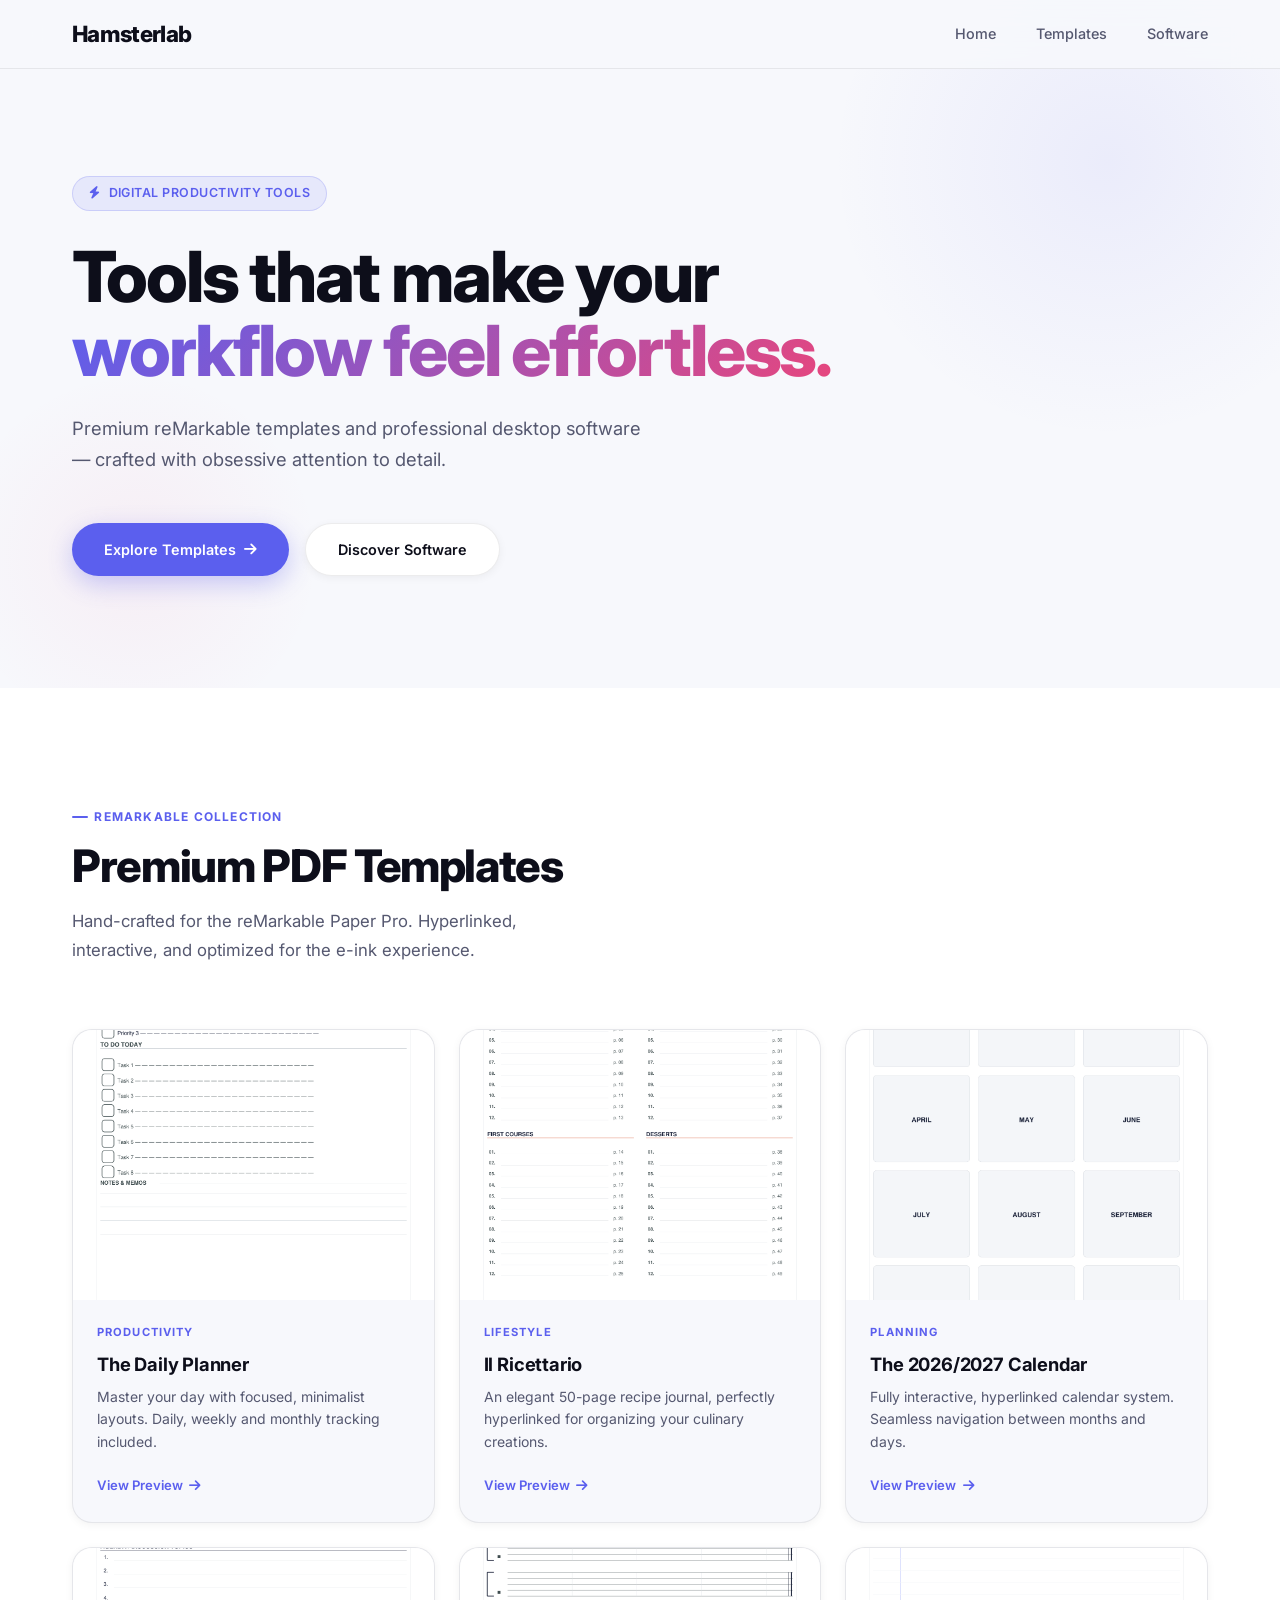
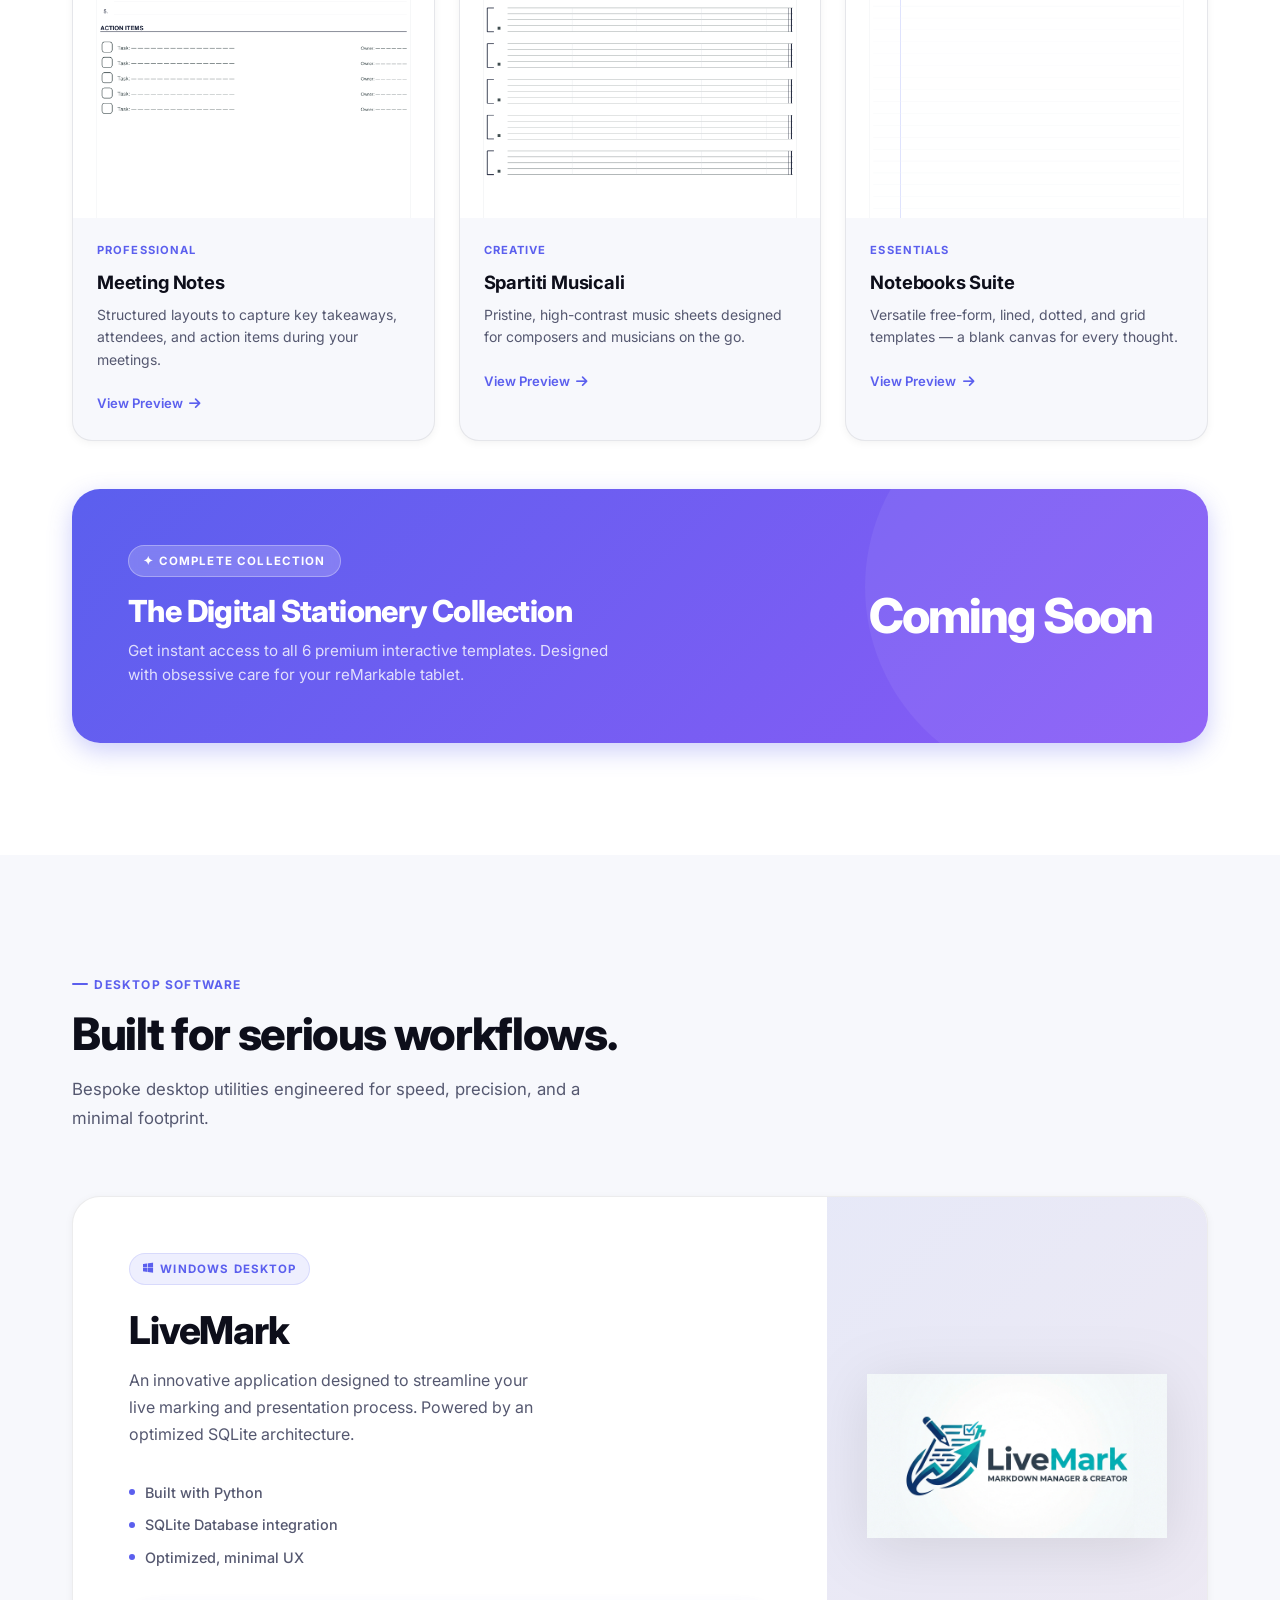
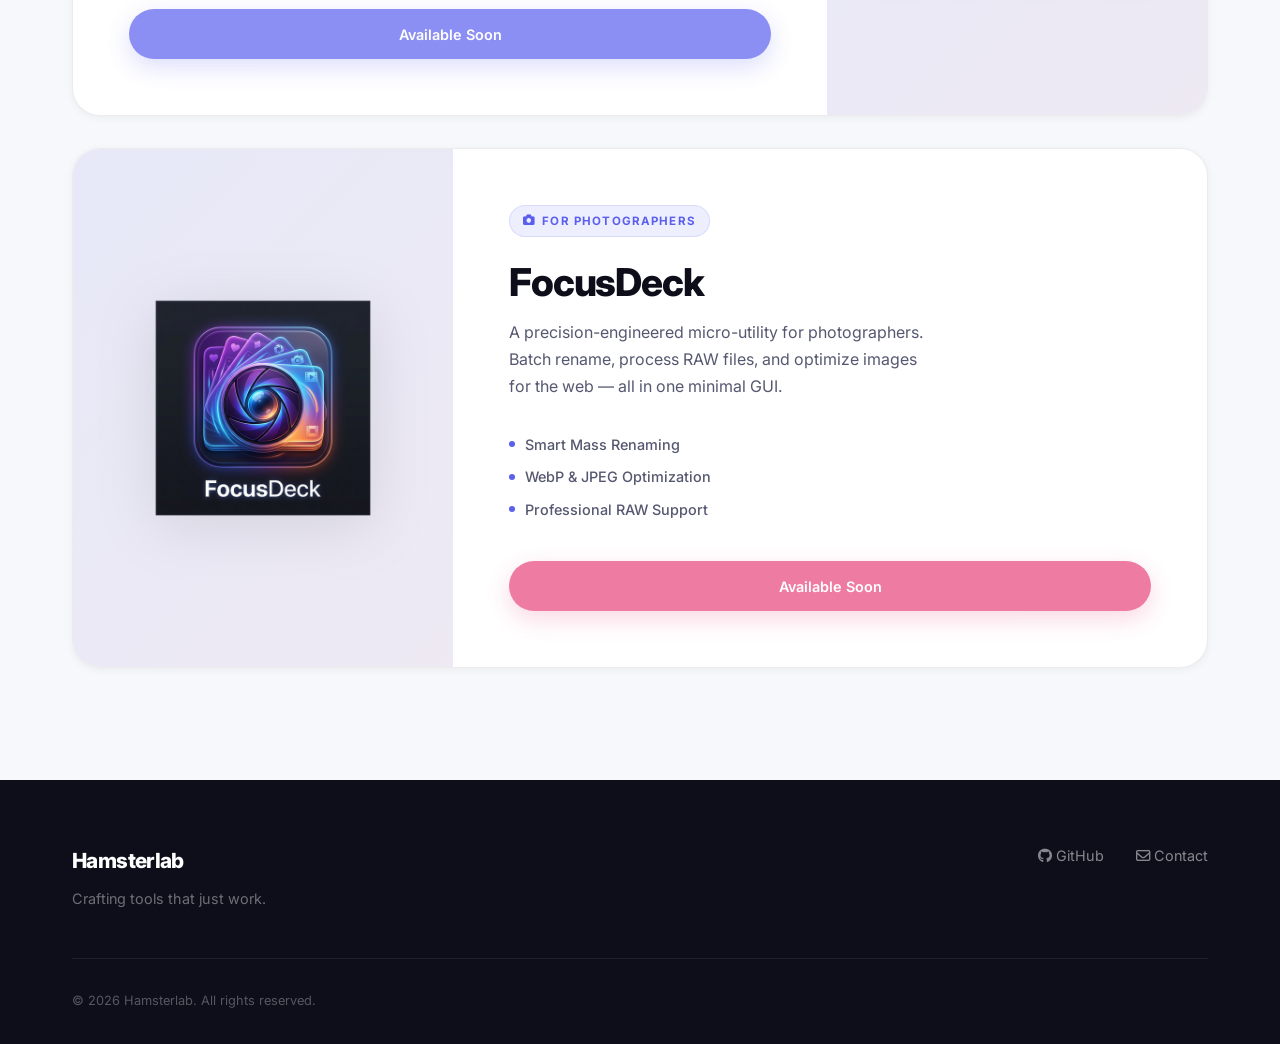
==== commit 597e8596: "Nascosti i pulsanti di acquisto per compliance legale temporanea" ====
--- a/index.html
+++ b/index.html
@@ -25,7 +25,8 @@
                     <li><a href="#home">Home</a></li>
                     <li><a href="#templates">Templates</a></li>
                     <li><a href="#software">Software</a></li>
-                    <li><a href="https://hamsterlab.lemonsqueezy.com/checkout/buy/e487f15a-92a3-4b59-b4e9-636bfa8d25aa?embed=1" class="nav-cta lemonsqueezy-button">Get Bundle</a></li>
+                    <!-- Purchase button hidden for compliance -->
+                    <!-- <li><a href="..." class="nav-cta lemonsqueezy-button">Get Bundle</a></li> -->
                 </ul>
             </nav>
         </div>
@@ -138,8 +139,8 @@
                             <p class="bundle-desc">Get instant access to all 6 premium interactive templates. Designed with obsessive care for your reMarkable tablet.</p>
                         </div>
                         <div class="bundle-right">
-                            <span class="bundle-price">€9.99</span>
-                            <a href="https://hamsterlab.lemonsqueezy.com/checkout/buy/e487f15a-92a3-4b59-b4e9-636bfa8d25aa?embed=1" class="bundle-btn lemonsqueezy-button">Get the Collection →</a>
+                            <span class="bundle-price">Coming Soon</span>
+                            <!-- <a href="..." class="bundle-btn lemonsqueezy-button">Get the Collection →</a> -->
                         </div>
                     </div>
                 </div>
@@ -167,7 +168,7 @@
                                 <li>SQLite Database integration</li>
                                 <li>Optimized, minimal UX</li>
                             </ul>
-                            <a href="https://hamsterlab.lemonsqueezy.com/checkout/buy/2cb4c4ad-7119-4c39-91f5-c3adbd19b8ee?embed=1" class="btn btn-primary lemonsqueezy-button">Get LiveMark</a>
+                            <span class="btn btn-primary" style="opacity: 0.7; cursor: not-allowed;">Available Soon</span>
                         </div>
                         <div class="software-visual">
                             <img src="assets/LiveMark_Logo.jpg" alt="LiveMark">
@@ -185,7 +186,7 @@
                                 <li>WebP & JPEG Optimization</li>
                                 <li>Professional RAW Support</li>
                             </ul>
-                            <a href="https://hamsterlab.lemonsqueezy.com/checkout/buy/0ecb8461-7e71-4964-9a85-f906bce38666?embed=1" class="btn btn-pink lemonsqueezy-button">Get FocusDeck</a>
+                            <span class="btn btn-pink" style="opacity: 0.7; cursor: not-allowed;">Available Soon</span>
                         </div>
                         <div class="software-visual">
                             <img src="assets/FocusDeck_Logo.png" alt="FocusDeck">
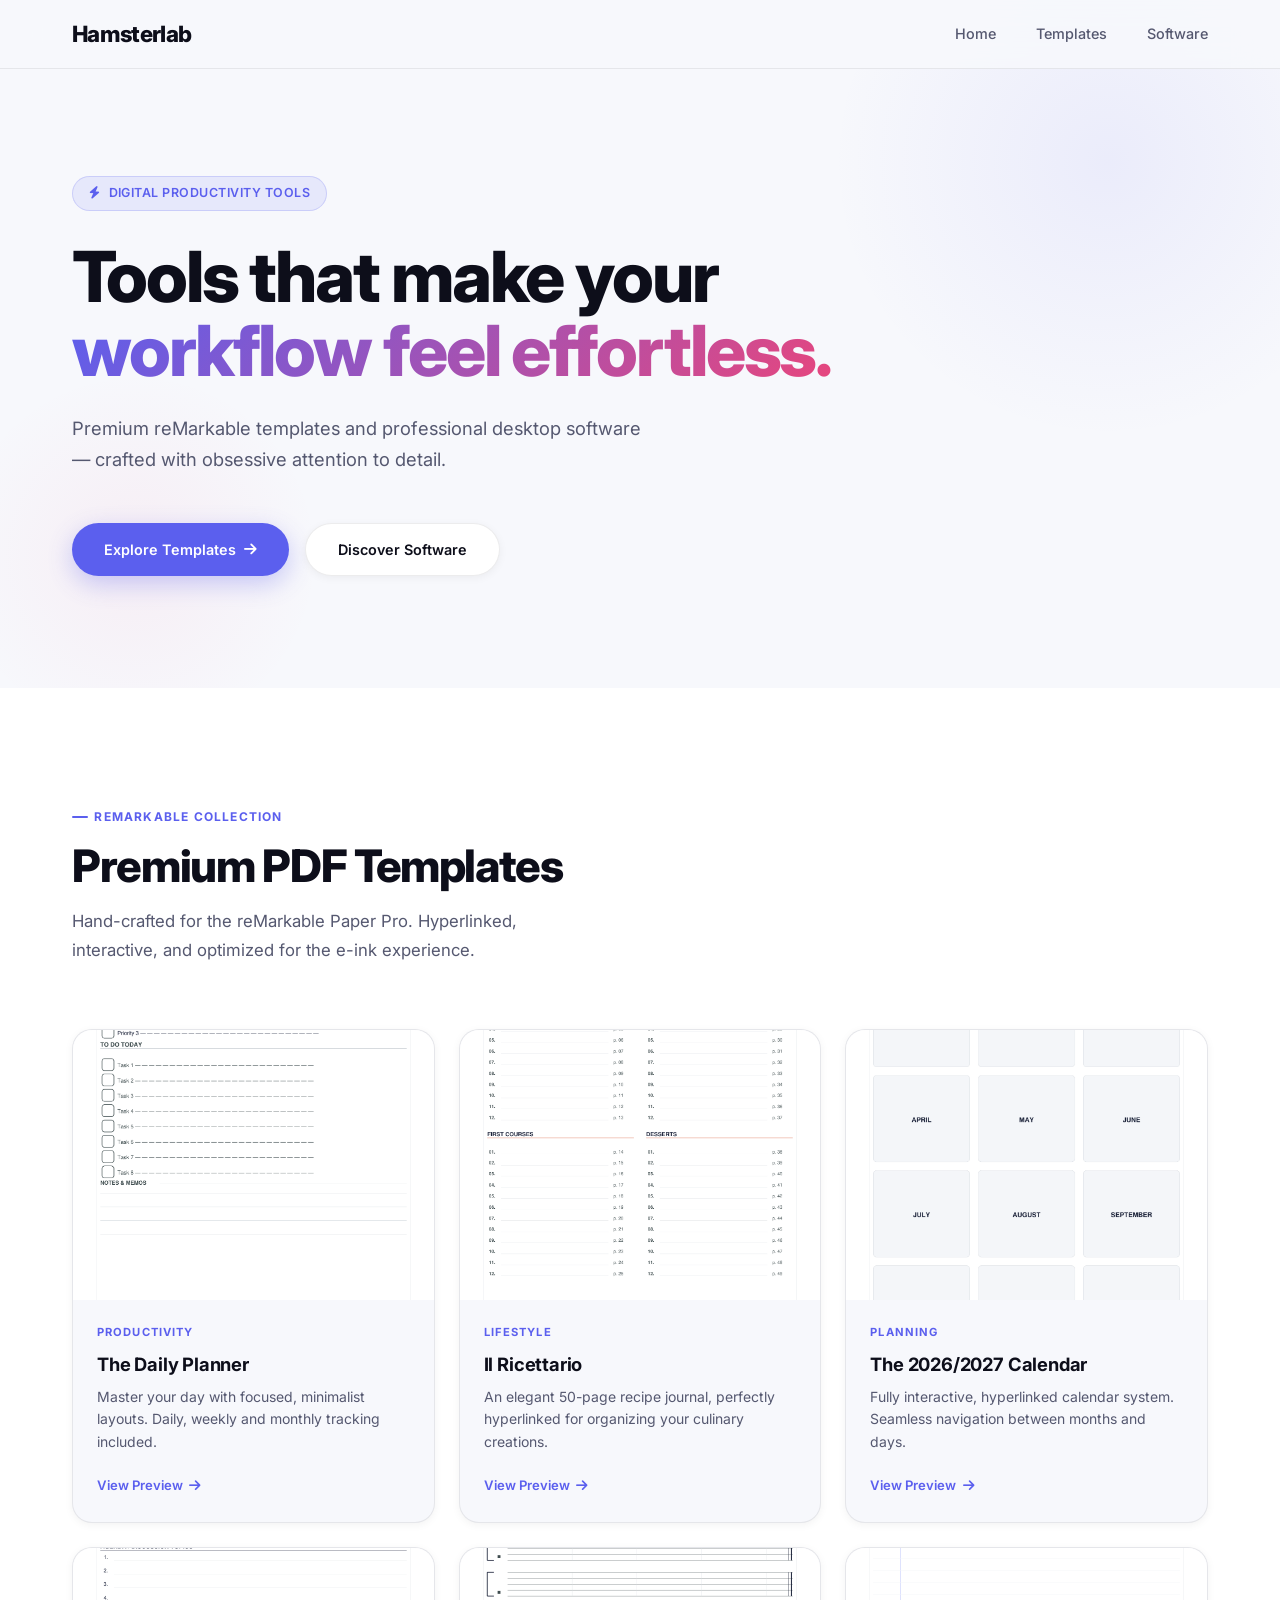
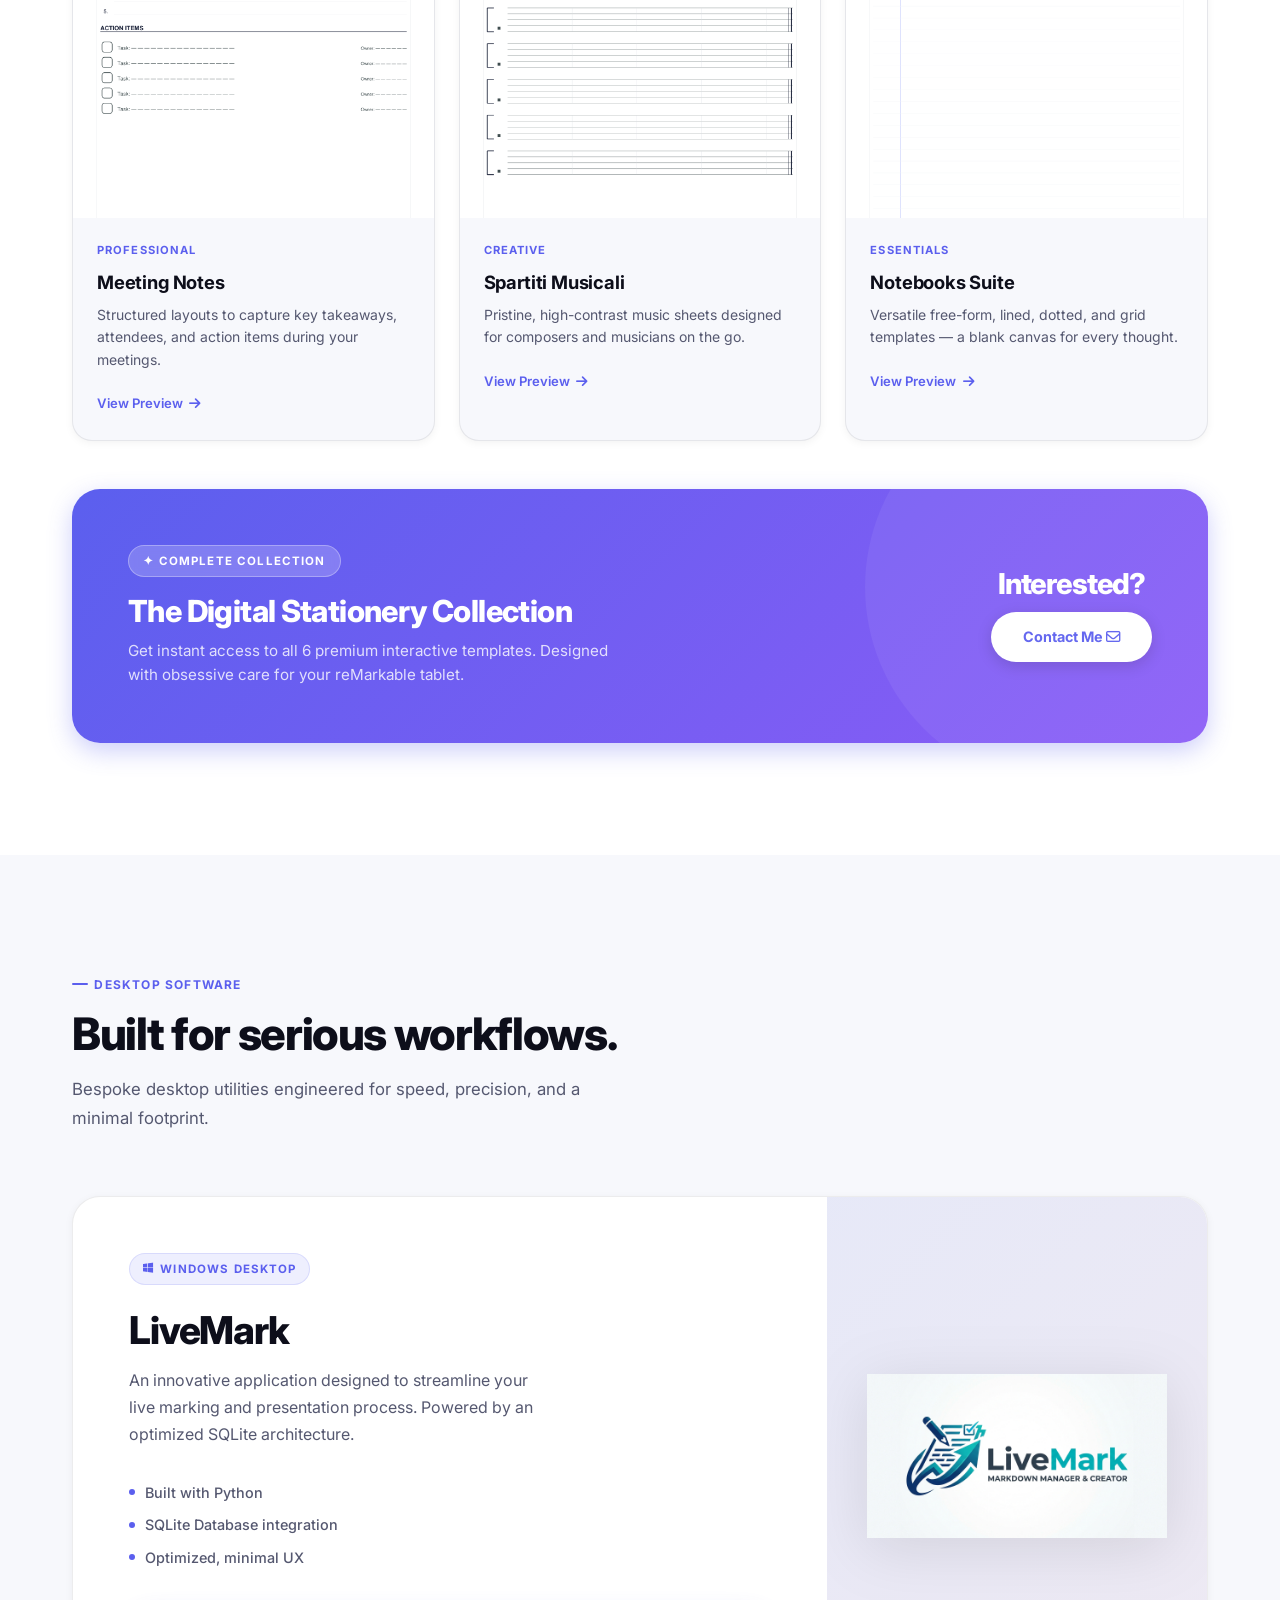
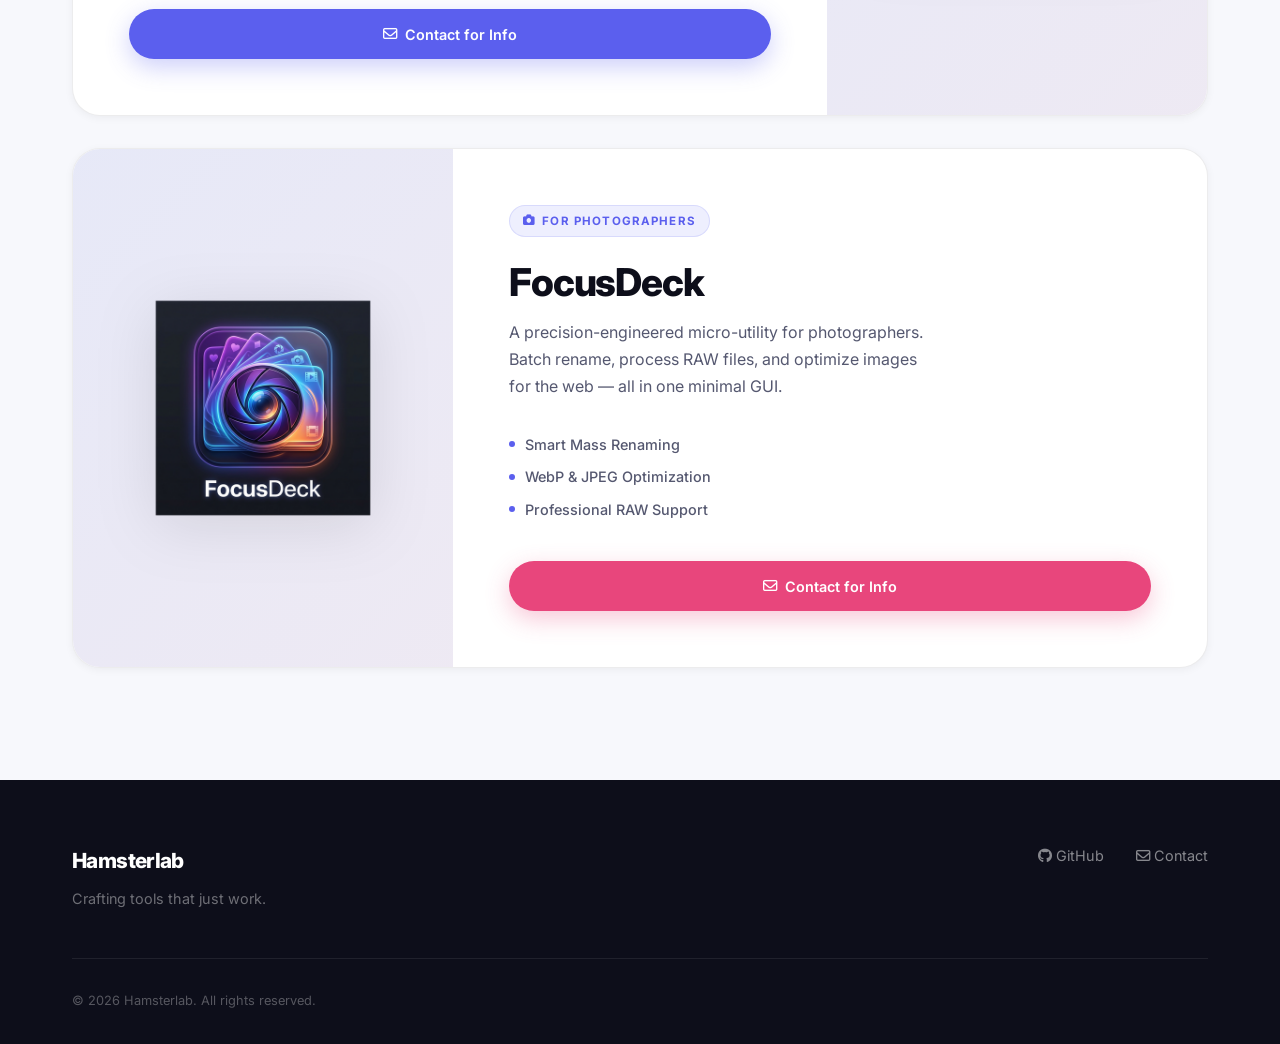
==== commit 377c5db8: "Sostituiti i pulsanti 'Available Soon' con link email per acquisto privato" ====
--- a/index.html
+++ b/index.html
@@ -138,9 +138,9 @@
                             <h3 class="bundle-title">The Digital Stationery Collection</h3>
                             <p class="bundle-desc">Get instant access to all 6 premium interactive templates. Designed with obsessive care for your reMarkable tablet.</p>
                         </div>
-                        <div class="bundle-right">
-                            <span class="bundle-price">Coming Soon</span>
-                            <!-- <a href="..." class="bundle-btn lemonsqueezy-button">Get the Collection →</a> -->
+                        <div class="bundle-right" style="align-items: center;">
+                            <span class="bundle-price" style="font-size: 1.8rem;">Interested?</span>
+                            <a href="mailto:hamsterlab_dev@protonmail.com" class="bundle-btn">Contact Me <i class="fa-regular fa-envelope"></i></a>
                         </div>
                     </div>
                 </div>
@@ -168,7 +168,7 @@
                                 <li>SQLite Database integration</li>
                                 <li>Optimized, minimal UX</li>
                             </ul>
-                            <span class="btn btn-primary" style="opacity: 0.7; cursor: not-allowed;">Available Soon</span>
+                            <a href="mailto:hamsterlab_dev@protonmail.com" class="btn btn-primary"><i class="fa-regular fa-envelope"></i> Contact for Info</a>
                         </div>
                         <div class="software-visual">
                             <img src="assets/LiveMark_Logo.jpg" alt="LiveMark">
@@ -186,7 +186,7 @@
                                 <li>WebP & JPEG Optimization</li>
                                 <li>Professional RAW Support</li>
                             </ul>
-                            <span class="btn btn-pink" style="opacity: 0.7; cursor: not-allowed;">Available Soon</span>
+                            <a href="mailto:hamsterlab_dev@protonmail.com" class="btn btn-pink"><i class="fa-regular fa-envelope"></i> Contact for Info</a>
                         </div>
                         <div class="software-visual">
                             <img src="assets/FocusDeck_Logo.png" alt="FocusDeck">
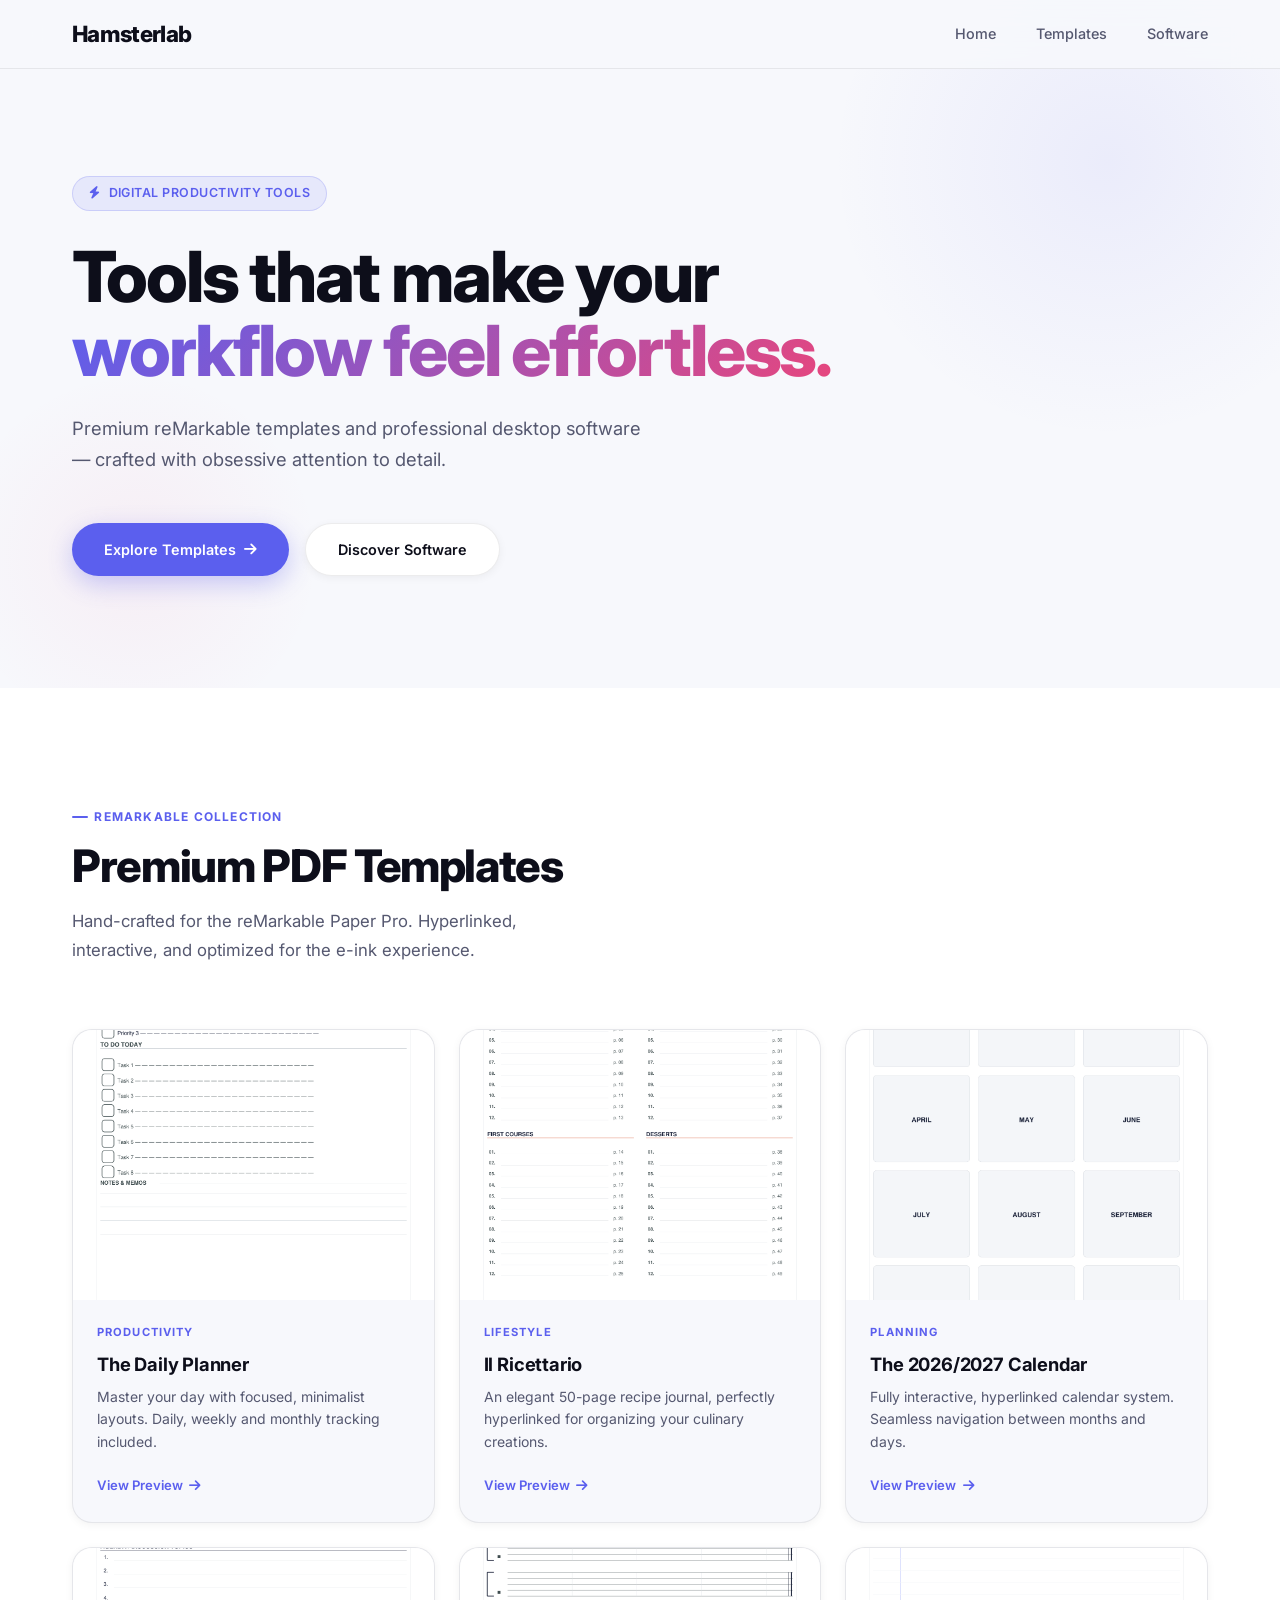
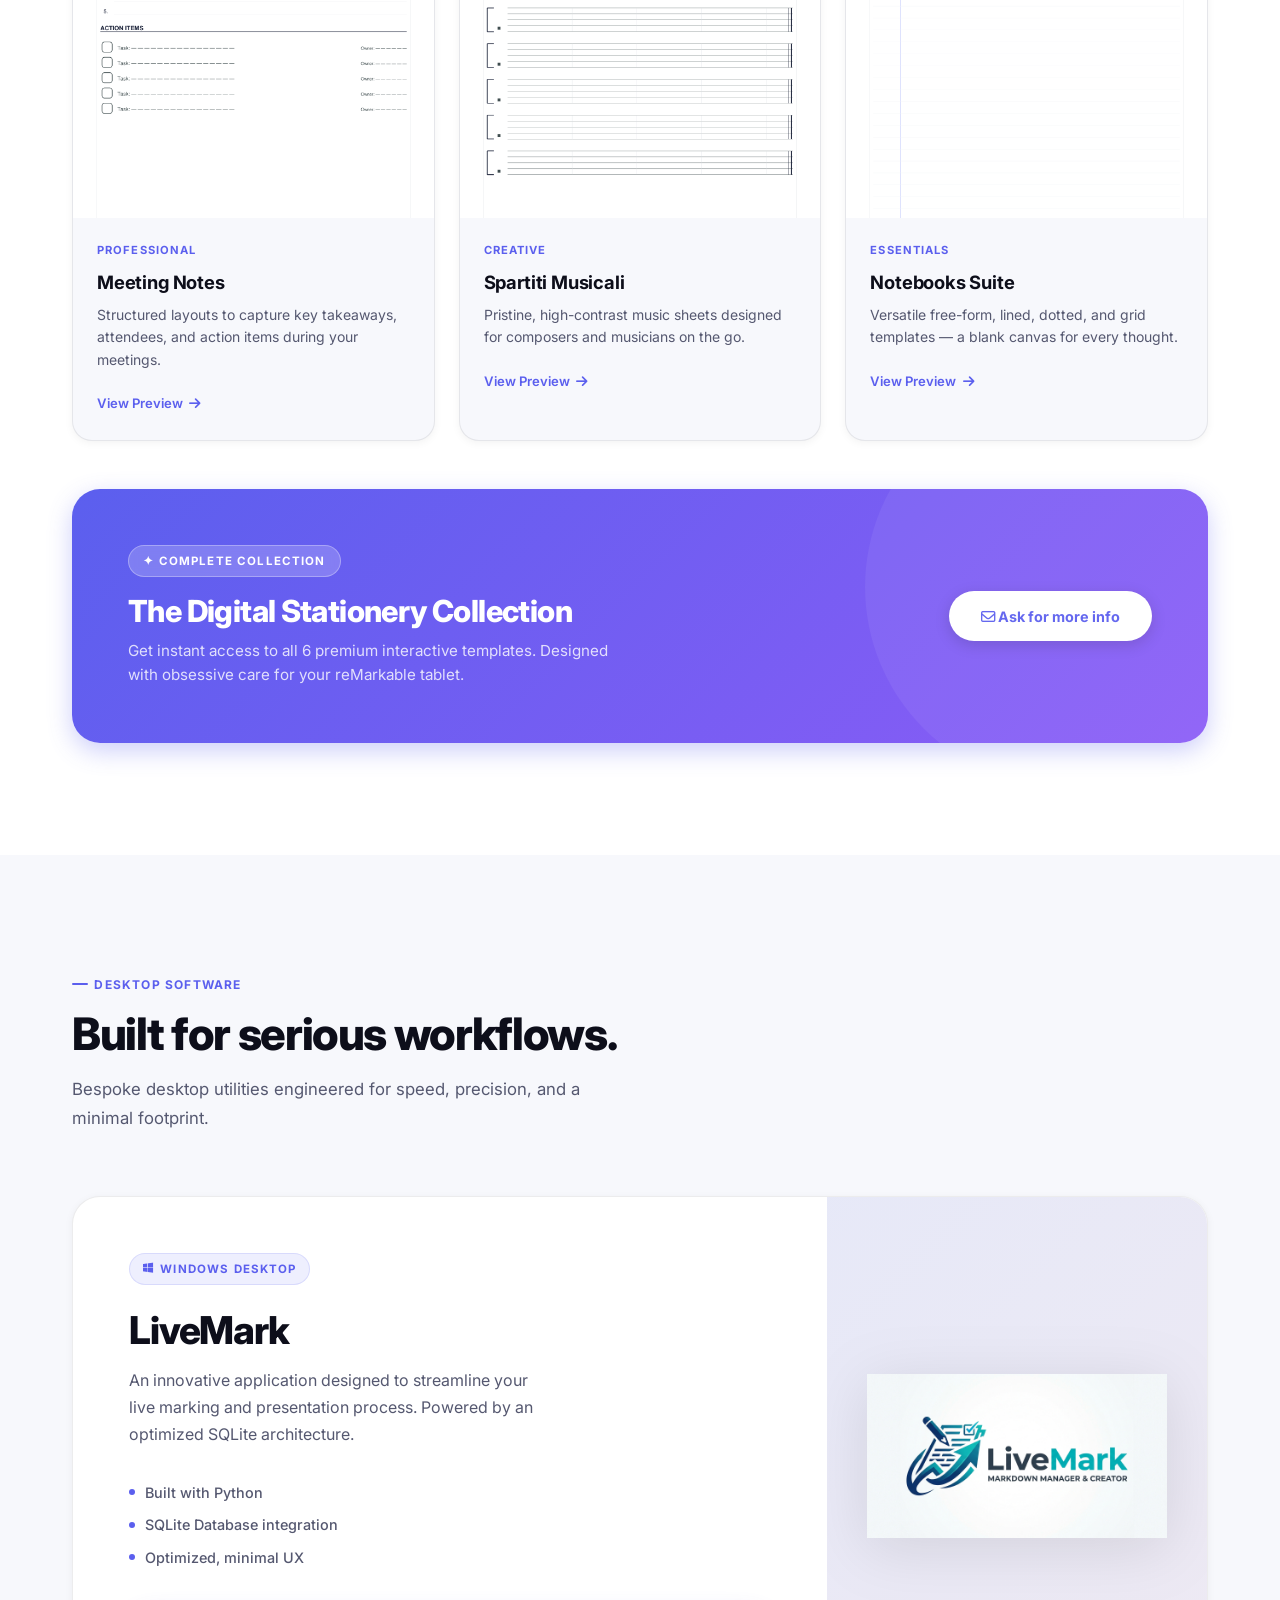
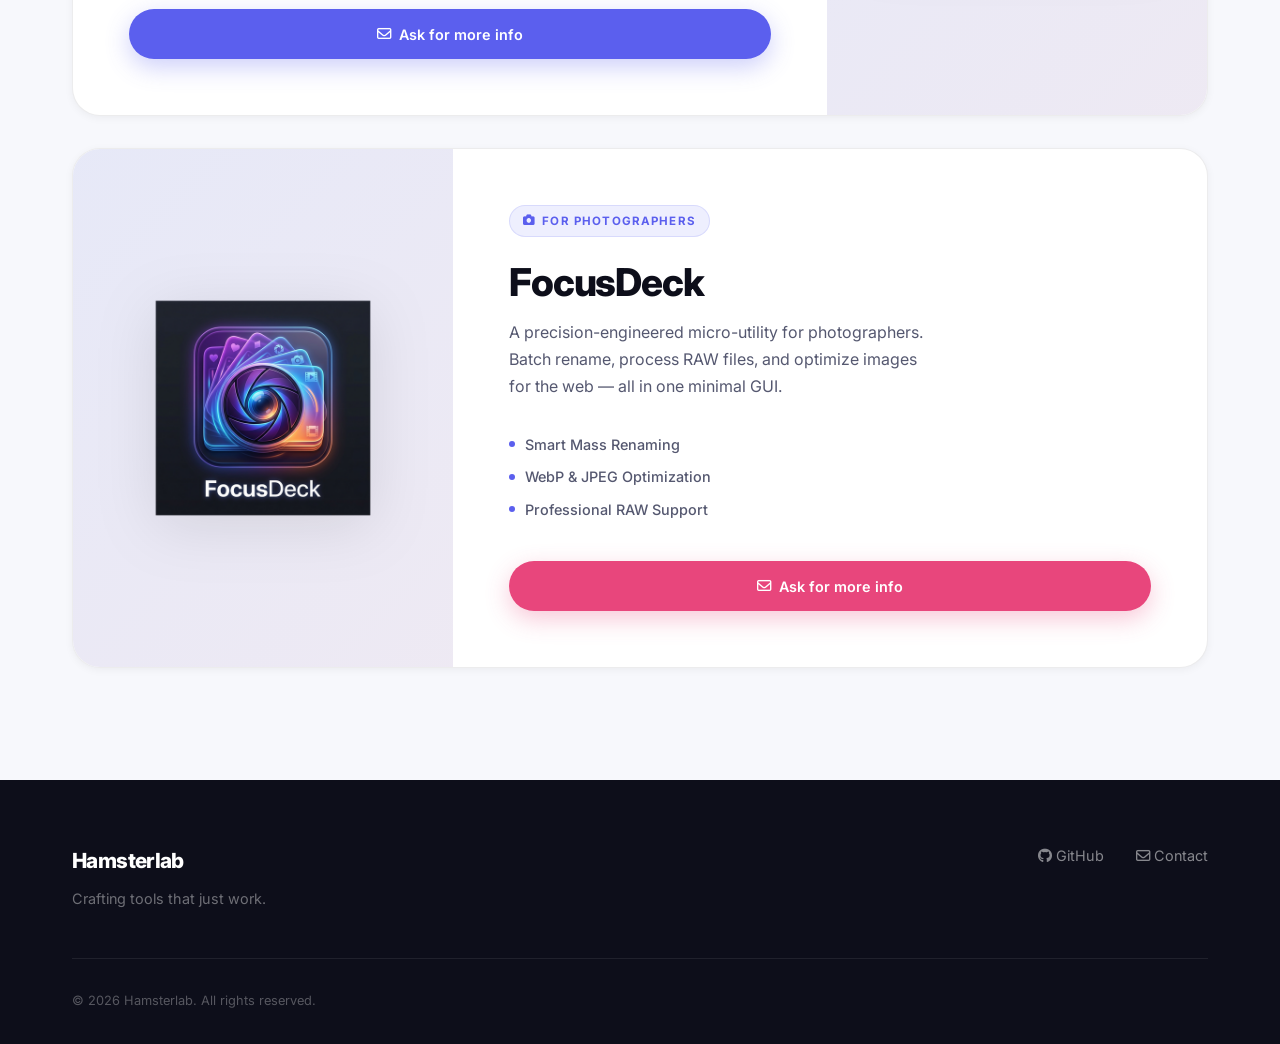
==== commit bb4f0651: "Cambiati i testi dei pulsanti in 'Ask for more info'" ====
--- a/index.html
+++ b/index.html
@@ -139,8 +139,7 @@
                             <p class="bundle-desc">Get instant access to all 6 premium interactive templates. Designed with obsessive care for your reMarkable tablet.</p>
                         </div>
                         <div class="bundle-right" style="align-items: center;">
-                            <span class="bundle-price" style="font-size: 1.8rem;">Interested?</span>
-                            <a href="mailto:hamsterlab_dev@protonmail.com" class="bundle-btn">Contact Me <i class="fa-regular fa-envelope"></i></a>
+                            <a href="mailto:hamsterlab_dev@protonmail.com" class="bundle-btn"><i class="fa-regular fa-envelope"></i> Ask for more info</a>
                         </div>
                     </div>
                 </div>
@@ -168,7 +167,7 @@
                                 <li>SQLite Database integration</li>
                                 <li>Optimized, minimal UX</li>
                             </ul>
-                            <a href="mailto:hamsterlab_dev@protonmail.com" class="btn btn-primary"><i class="fa-regular fa-envelope"></i> Contact for Info</a>
+                            <a href="mailto:hamsterlab_dev@protonmail.com" class="btn btn-primary"><i class="fa-regular fa-envelope"></i> Ask for more info</a>
                         </div>
                         <div class="software-visual">
                             <img src="assets/LiveMark_Logo.jpg" alt="LiveMark">
@@ -186,7 +185,7 @@
                                 <li>WebP & JPEG Optimization</li>
                                 <li>Professional RAW Support</li>
                             </ul>
-                            <a href="mailto:hamsterlab_dev@protonmail.com" class="btn btn-pink"><i class="fa-regular fa-envelope"></i> Contact for Info</a>
+                            <a href="mailto:hamsterlab_dev@protonmail.com" class="btn btn-pink"><i class="fa-regular fa-envelope"></i> Ask for more info</a>
                         </div>
                         <div class="software-visual">
                             <img src="assets/FocusDeck_Logo.png" alt="FocusDeck">
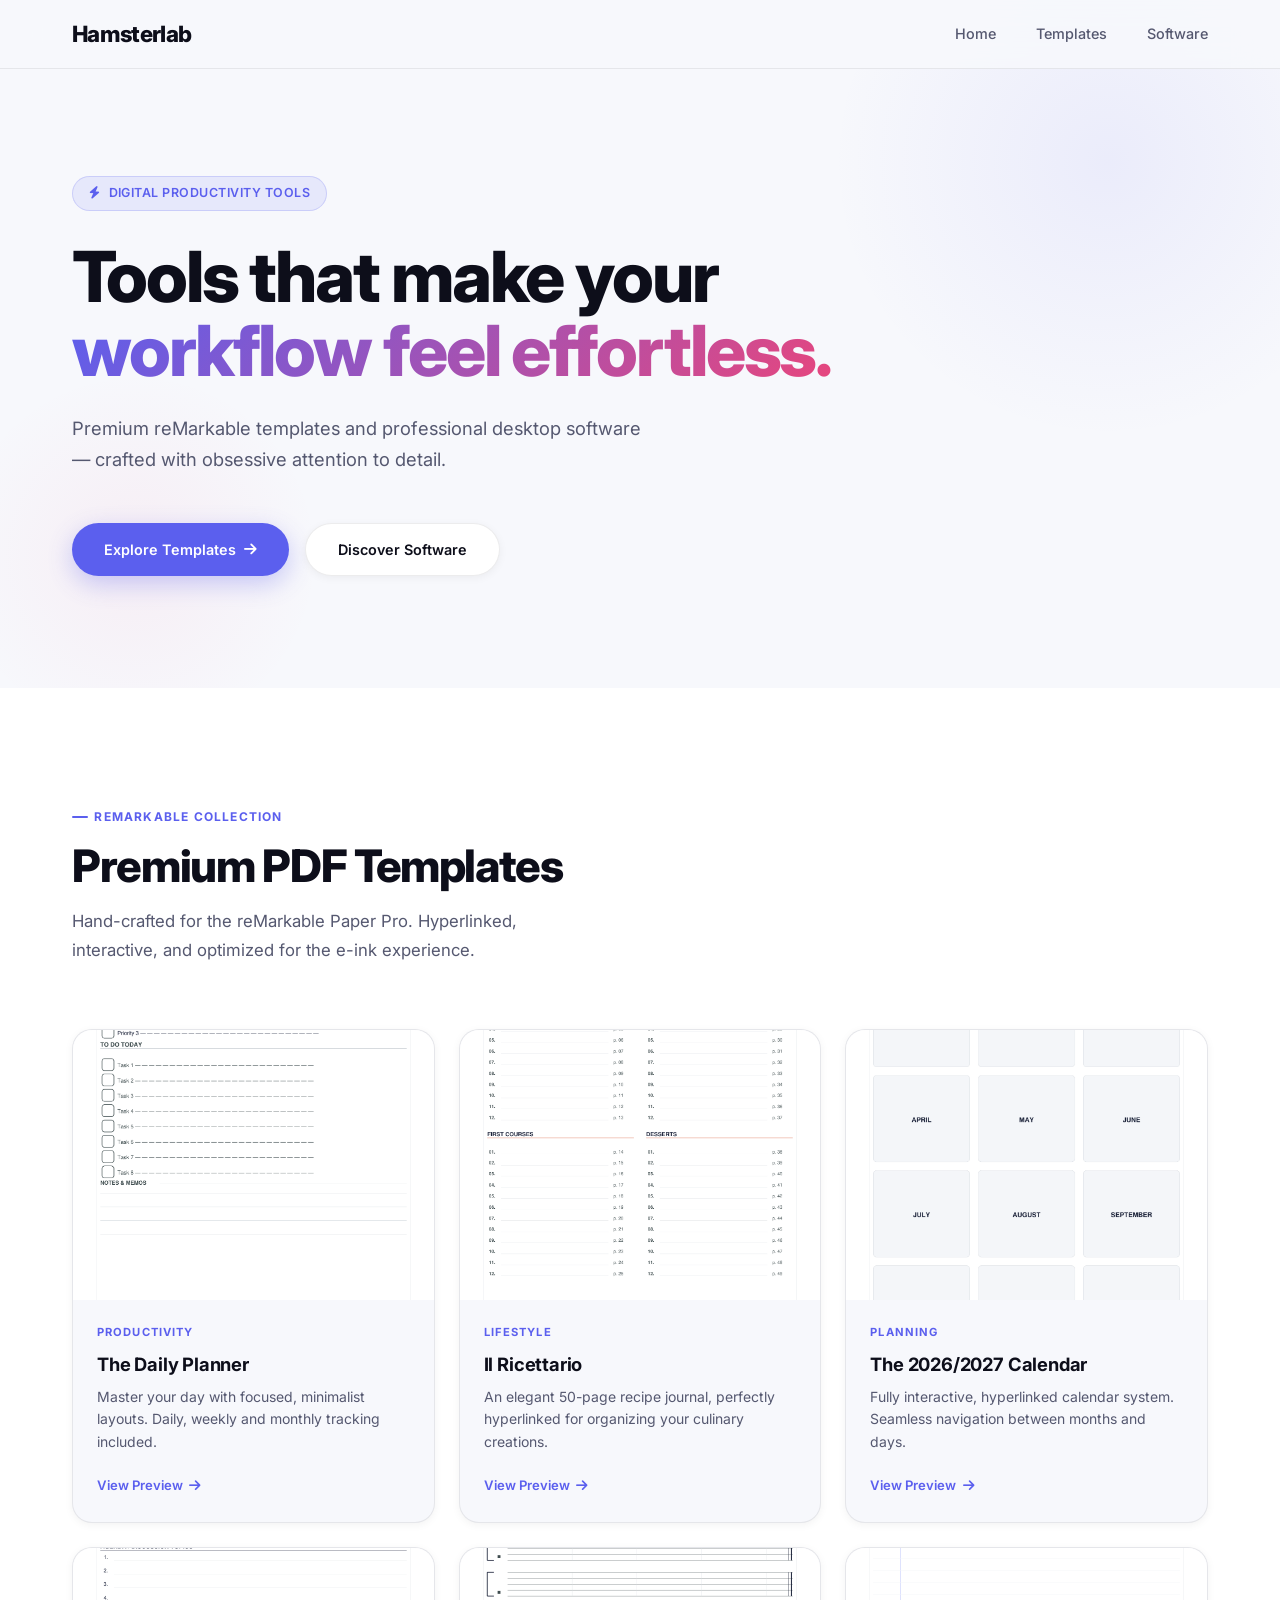
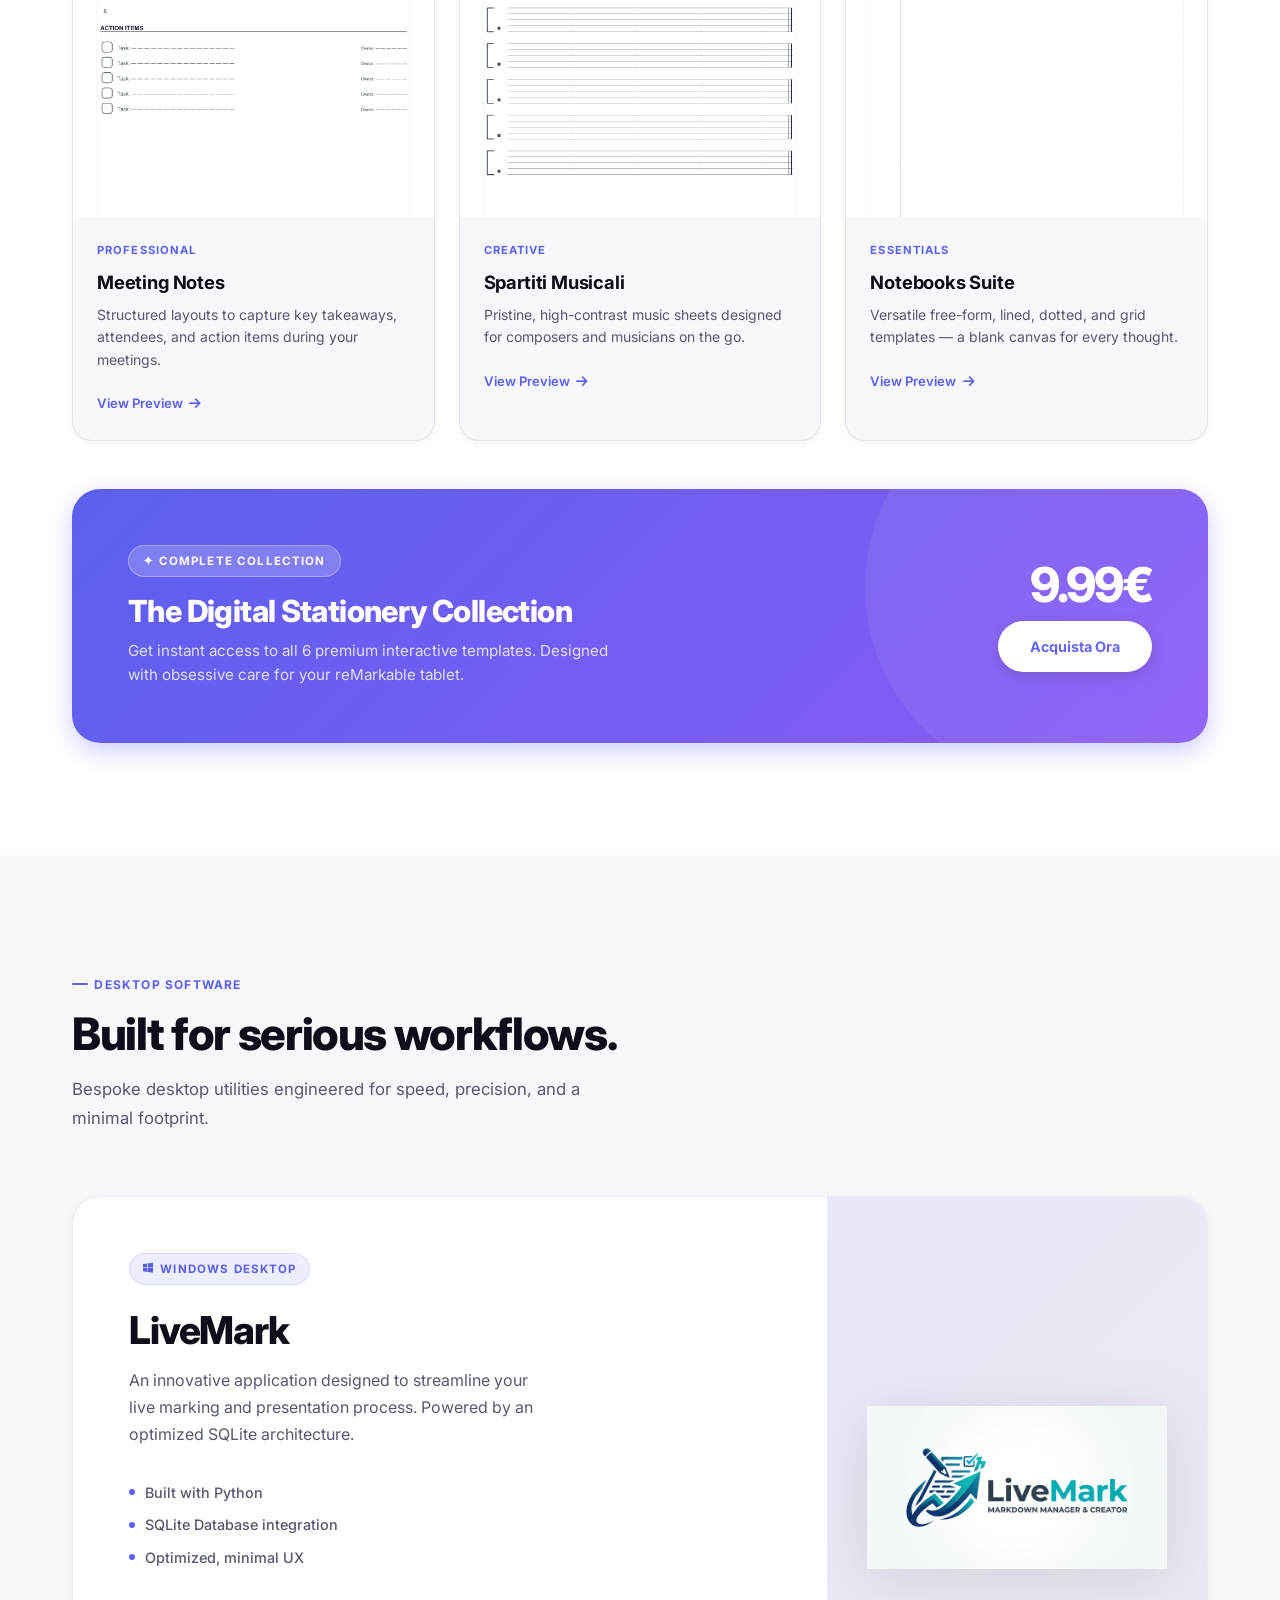
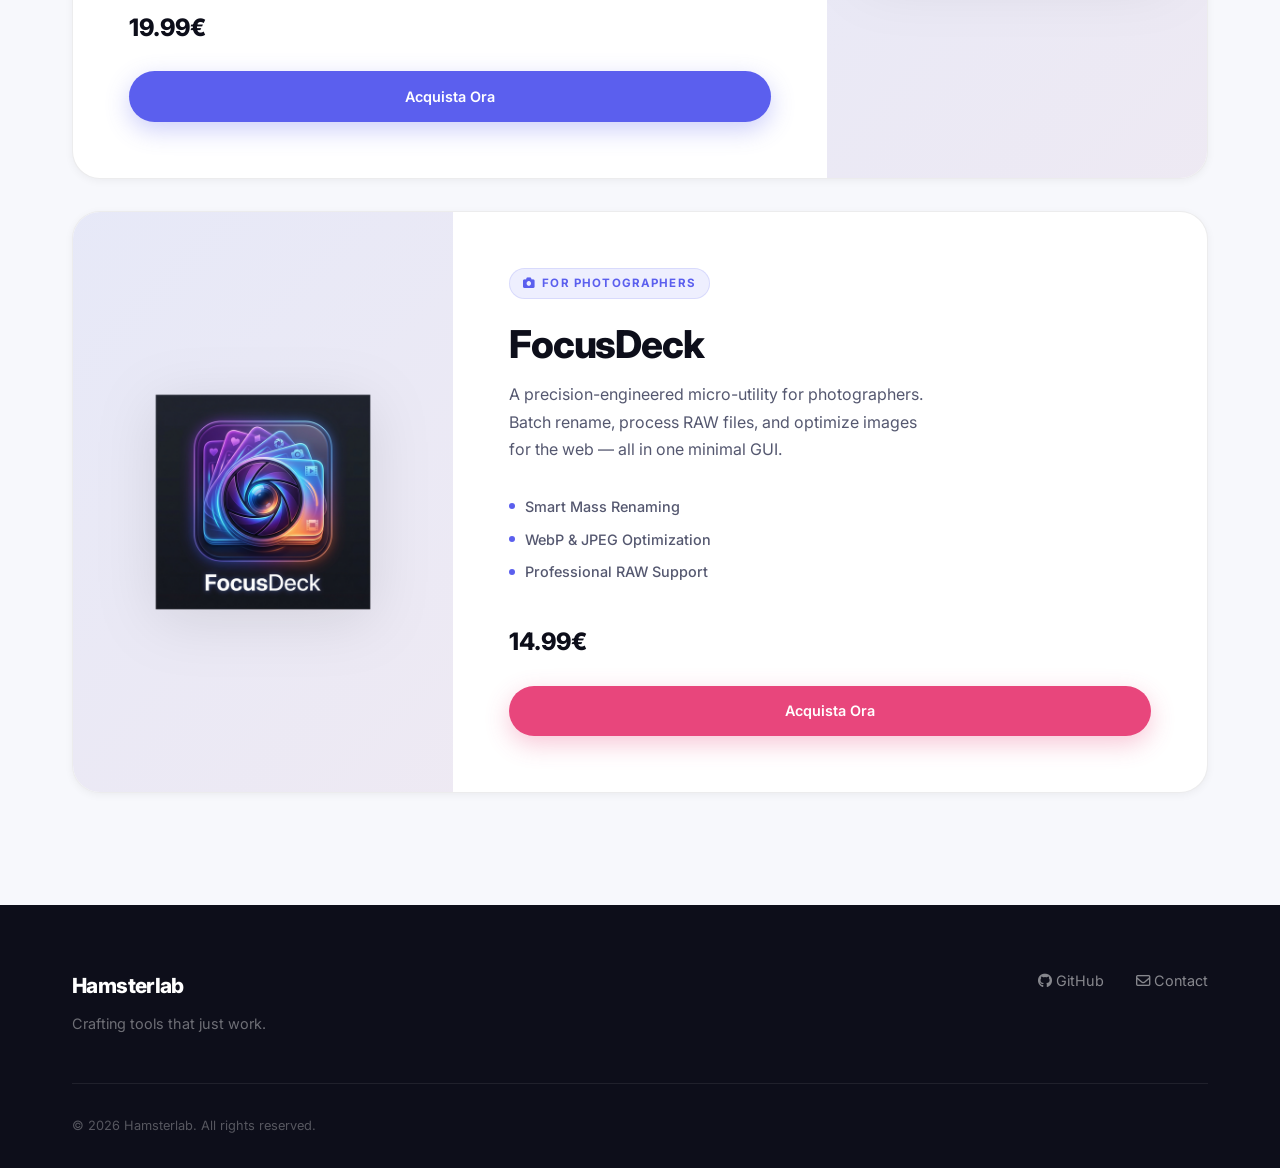
==== commit 501dc43b: "Modificato il layout dei pulsanti di acquisto (Acquista Ora) con finti link e prezzi per la revision" ====
--- a/index.html
+++ b/index.html
@@ -138,8 +138,9 @@
                             <h3 class="bundle-title">The Digital Stationery Collection</h3>
                             <p class="bundle-desc">Get instant access to all 6 premium interactive templates. Designed with obsessive care for your reMarkable tablet.</p>
                         </div>
-                        <div class="bundle-right" style="align-items: center;">
-                            <a href="mailto:hamsterlab_dev@protonmail.com" class="bundle-btn"><i class="fa-regular fa-envelope"></i> Ask for more info</a>
+                        <div class="bundle-right">
+                            <span class="bundle-price">9.99€</span>
+                            <a href="#" class="bundle-btn">Acquista Ora</a>
                         </div>
                     </div>
                 </div>
@@ -167,7 +168,10 @@
                                 <li>SQLite Database integration</li>
                                 <li>Optimized, minimal UX</li>
                             </ul>
-                            <a href="mailto:hamsterlab_dev@protonmail.com" class="btn btn-primary"><i class="fa-regular fa-envelope"></i> Ask for more info</a>
+                            <div class="software-pricing" style="margin-bottom: 1.5rem;">
+                                <span class="sw-price" style="font-size: 1.5rem; font-weight: 800; color: var(--text-primary);">19.99€</span>
+                            </div>
+                            <a href="#" class="btn btn-primary">Acquista Ora</a>
                         </div>
                         <div class="software-visual">
                             <img src="assets/LiveMark_Logo.jpg" alt="LiveMark">
@@ -185,7 +189,10 @@
                                 <li>WebP & JPEG Optimization</li>
                                 <li>Professional RAW Support</li>
                             </ul>
-                            <a href="mailto:hamsterlab_dev@protonmail.com" class="btn btn-pink"><i class="fa-regular fa-envelope"></i> Ask for more info</a>
+                            <div class="software-pricing" style="margin-bottom: 1.5rem;">
+                                <span class="sw-price" style="font-size: 1.5rem; font-weight: 800; color: var(--text-primary);">14.99€</span>
+                            </div>
+                            <a href="#" class="btn btn-pink">Acquista Ora</a>
                         </div>
                         <div class="software-visual">
                             <img src="assets/FocusDeck_Logo.png" alt="FocusDeck">
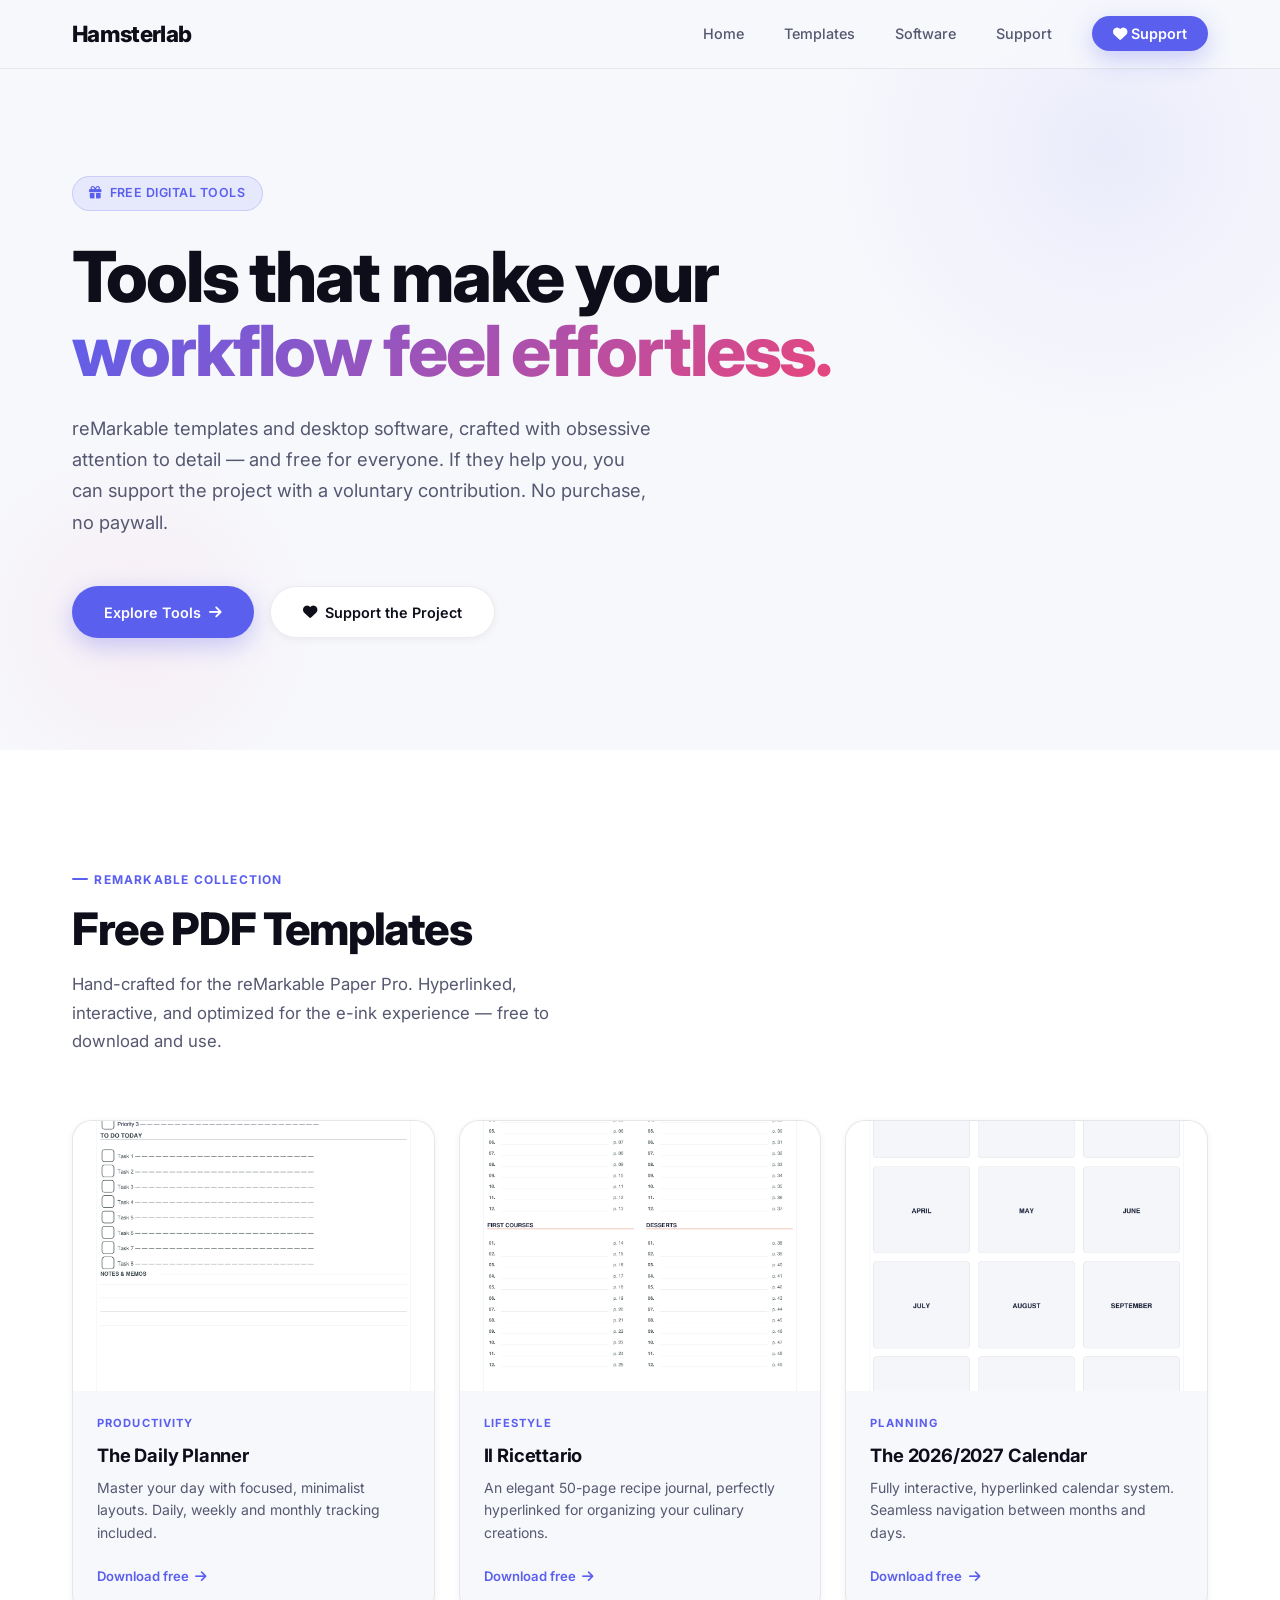
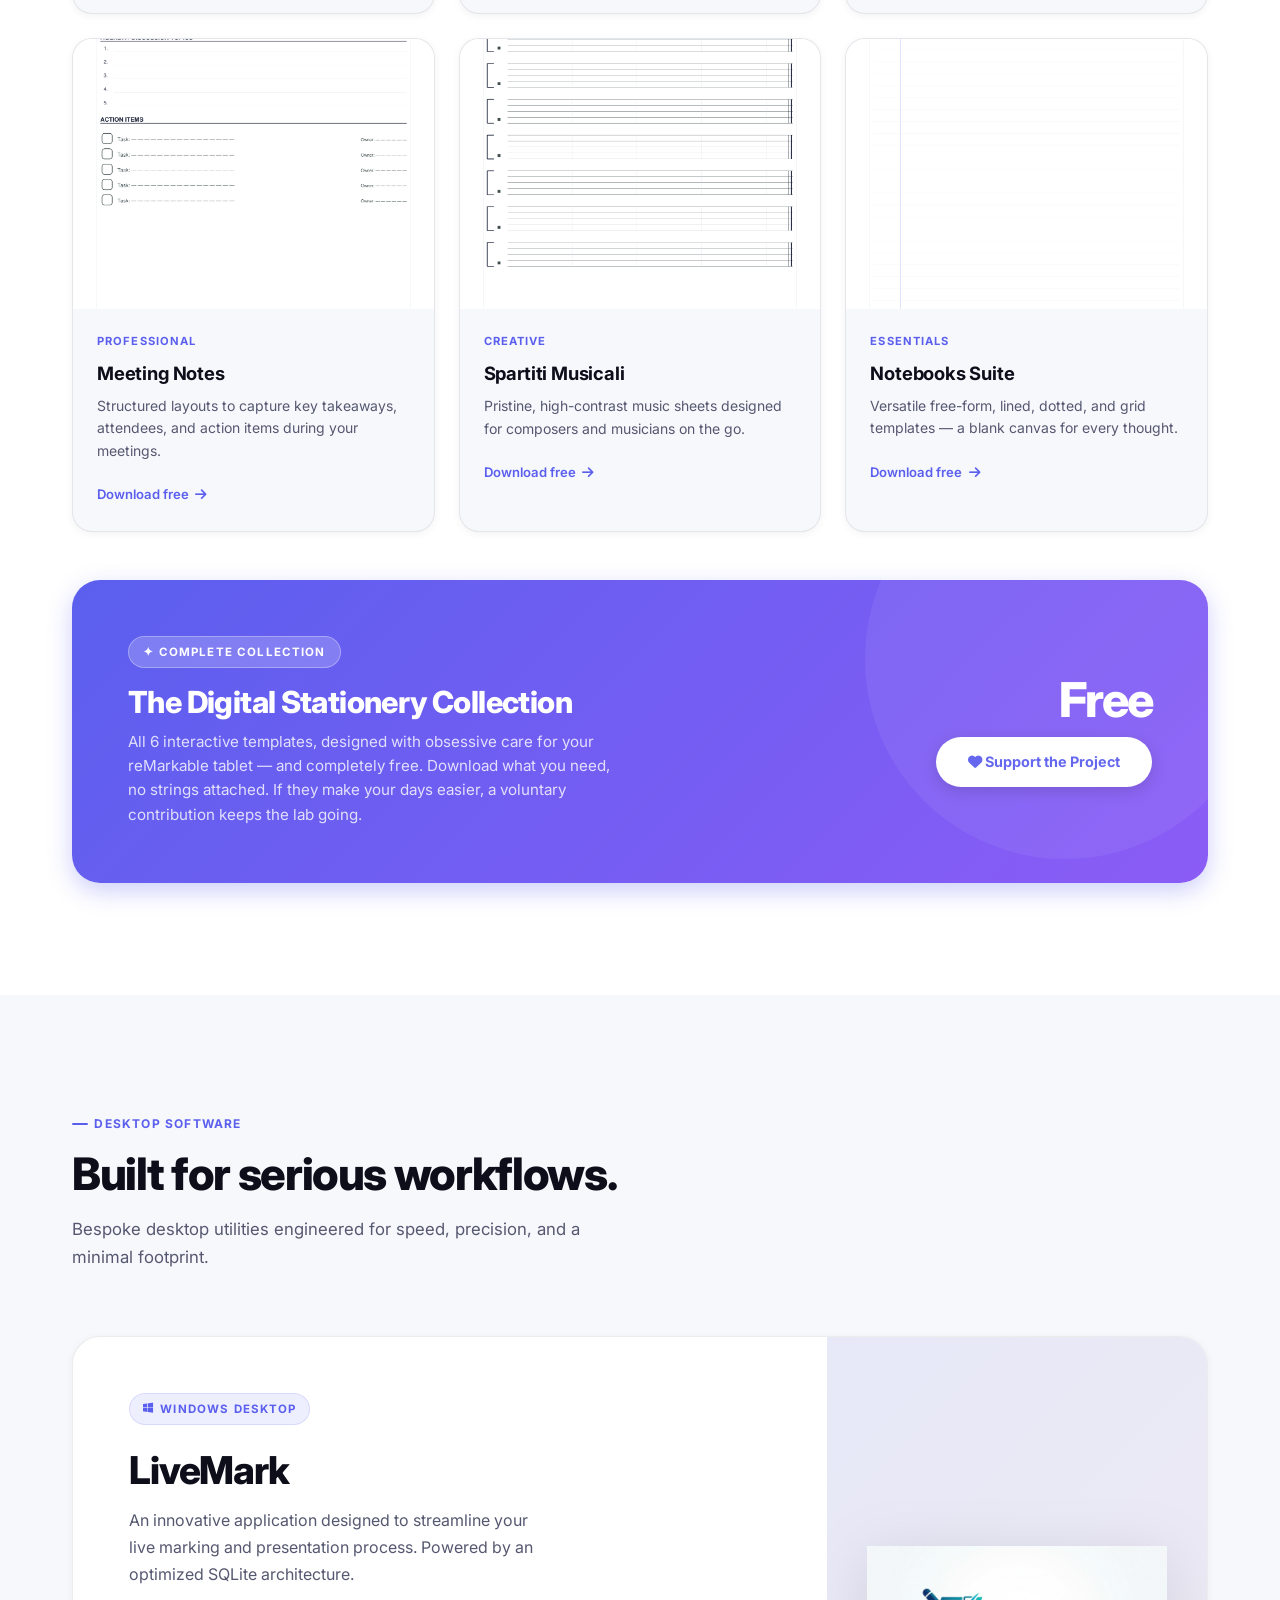
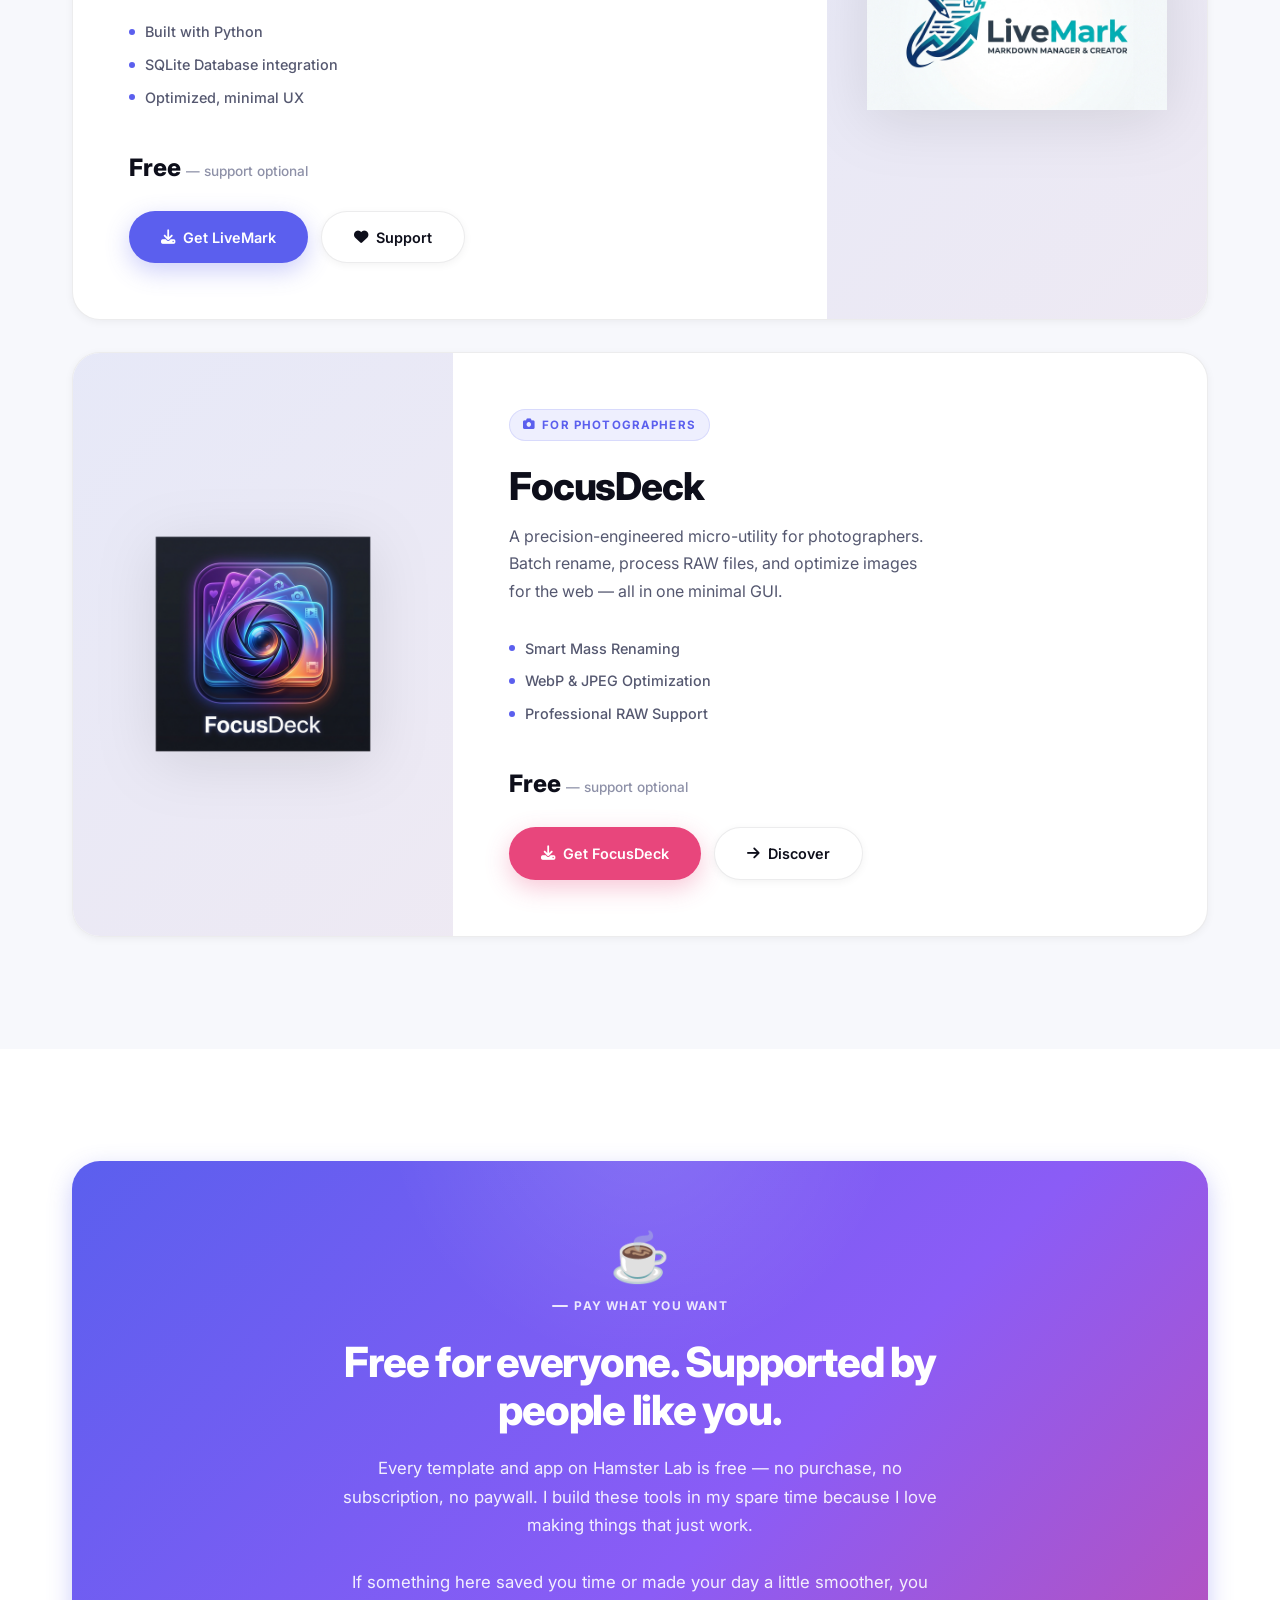
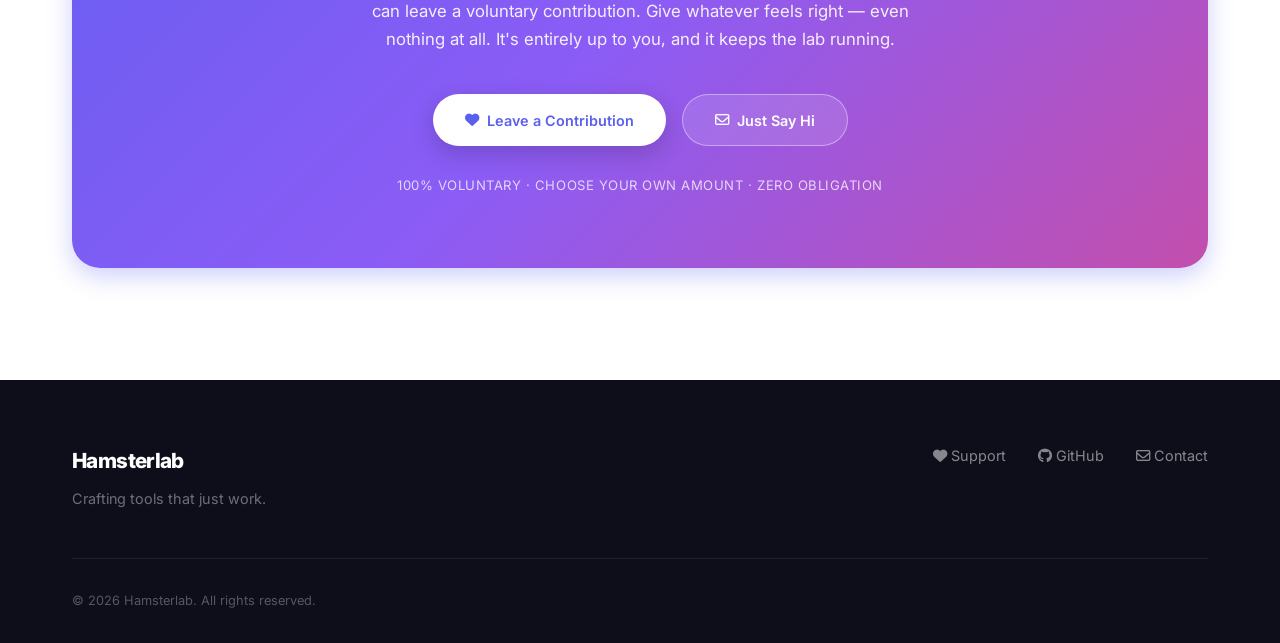
==== commit 6e3bbacf: "Collega i pulsanti software ai prodotti Gumroad (offerta libera) - LiveMark: 'Get LiveMark' ora punt" ====
--- a/index.html
+++ b/index.html
@@ -3,14 +3,15 @@
 <head>
     <meta charset="UTF-8">
     <meta name="viewport" content="width=device-width, initial-scale=1.0">
-    <title>Hamsterlab | Premium Digital Tools</title>
-    <meta name="description" content="Hamsterlab creates premium digital tools: reMarkable PDF templates, LiveMark, and FocusDeck. Modern software for modern workflows.">
+    <title>Hamsterlab | Free Digital Tools — Support if you like</title>
+    <meta name="description" content="Hamsterlab makes free digital tools: reMarkable PDF templates, LiveMark, and FocusDeck. Everything is free to use — if it helps you, you can support the project with a voluntary contribution.">
     <link rel="stylesheet" href="style.css">
     <link rel="preconnect" href="https://fonts.googleapis.com">
     <link rel="preconnect" href="https://fonts.gstatic.com" crossorigin>
     <link href="https://fonts.googleapis.com/css2?family=Inter:wght@300;400;500;600;700;800&display=swap" rel="stylesheet">
     <link rel="stylesheet" href="https://cdnjs.cloudflare.com/ajax/libs/font-awesome/6.4.0/css/all.min.css">
-    <script src="https://assets.lemonsqueezy.com/lemon.js" defer></script>
+    <!-- Gumroad overlay: used for the "pay what you want" voluntary support button -->
+    <script src="https://gumroad.com/js/gumroad.js" defer></script>
 </head>
 <body>
 
@@ -25,8 +26,8 @@
                     <li><a href="#home">Home</a></li>
                     <li><a href="#templates">Templates</a></li>
                     <li><a href="#software">Software</a></li>
-                    <!-- Purchase button hidden for compliance -->
-                    <!-- <li><a href="..." class="nav-cta lemonsqueezy-button">Get Bundle</a></li> -->
+                    <li><a href="#support">Support</a></li>
+                    <li><a href="#support" class="nav-cta"><i class="fa-solid fa-heart"></i> Support</a></li>
                 </ul>
             </nav>
         </div>
@@ -38,12 +39,12 @@
             <div class="hero-bg-blob"></div>
             <div class="hero-bg-blob-2"></div>
             <div class="container">
-                <span class="hero-badge fade-in"><i class="fa-solid fa-bolt"></i> Digital Productivity Tools</span>
+                <span class="hero-badge fade-in"><i class="fa-solid fa-gift"></i> Free Digital Tools</span>
                 <h1 class="fade-in d1">Tools that make your<br><span class="highlight">workflow feel effortless.</span></h1>
-                <p class="hero-sub fade-in d2">Premium reMarkable templates and professional desktop software — crafted with obsessive attention to detail.</p>
+                <p class="hero-sub fade-in d2">reMarkable templates and desktop software, crafted with obsessive attention to detail — and free for everyone. If they help you, you can support the project with a voluntary contribution. No purchase, no paywall.</p>
                 <div class="hero-actions fade-in d3">
-                    <a href="#templates" class="btn btn-primary">Explore Templates <i class="fa-solid fa-arrow-right"></i></a>
-                    <a href="#software" class="btn btn-secondary">Discover Software</a>
+                    <a href="#templates" class="btn btn-primary">Explore Tools <i class="fa-solid fa-arrow-right"></i></a>
+                    <a href="#support" class="btn btn-secondary"><i class="fa-solid fa-heart"></i> Support the Project</a>
                 </div>
             </div>
         </section>
@@ -53,8 +54,8 @@
             <div class="container">
                 <div class="section-head fade-in-scroll">
                     <span class="section-label">reMarkable Collection</span>
-                    <h2 class="section-title">Premium PDF Templates</h2>
-                    <p class="section-desc">Hand-crafted for the reMarkable Paper Pro. Hyperlinked, interactive, and optimized for the e-ink experience.</p>
+                    <h2 class="section-title">Free PDF Templates</h2>
+                    <p class="section-desc">Hand-crafted for the reMarkable Paper Pro. Hyperlinked, interactive, and optimized for the e-ink experience — free to download and use.</p>
                 </div>
 
                 <div class="templates-grid">
@@ -67,7 +68,7 @@
                             <span class="template-tag">Productivity</span>
                             <h3 class="template-title">The Daily Planner</h3>
                             <p class="template-desc">Master your day with focused, minimalist layouts. Daily, weekly and monthly tracking included.</p>
-                            <a href="pdfs/Todo_Daily_Premium.pdf" target="_blank" class="template-link">View Preview <i class="fa-solid fa-arrow-right"></i></a>
+                            <a href="pdfs/Todo_Daily_Premium.pdf" target="_blank" class="template-link">Download free <i class="fa-solid fa-arrow-right"></i></a>
                         </div>
                     </div>
                     <!-- Card 2 -->
@@ -79,7 +80,7 @@
                             <span class="template-tag">Lifestyle</span>
                             <h3 class="template-title">Il Ricettario</h3>
                             <p class="template-desc">An elegant 50-page recipe journal, perfectly hyperlinked for organizing your culinary creations.</p>
-                            <a href="pdfs/Ricettario_Premium.pdf" target="_blank" class="template-link">View Preview <i class="fa-solid fa-arrow-right"></i></a>
+                            <a href="pdfs/Ricettario_Premium.pdf" target="_blank" class="template-link">Download free <i class="fa-solid fa-arrow-right"></i></a>
                         </div>
                     </div>
                     <!-- Card 3 -->
@@ -91,7 +92,7 @@
                             <span class="template-tag">Planning</span>
                             <h3 class="template-title">The 2026/2027 Calendar</h3>
                             <p class="template-desc">Fully interactive, hyperlinked calendar system. Seamless navigation between months and days.</p>
-                            <a href="pdfs/Calendario_2026_2027_Premium.pdf" target="_blank" class="template-link">View Preview <i class="fa-solid fa-arrow-right"></i></a>
+                            <a href="pdfs/Calendario_2026_2027_Premium.pdf" target="_blank" class="template-link">Download free <i class="fa-solid fa-arrow-right"></i></a>
                         </div>
                     </div>
                     <!-- Card 4 -->
@@ -103,7 +104,7 @@
                             <span class="template-tag">Professional</span>
                             <h3 class="template-title">Meeting Notes</h3>
                             <p class="template-desc">Structured layouts to capture key takeaways, attendees, and action items during your meetings.</p>
-                            <a href="pdfs/Meeting_Notes_Premium.pdf" target="_blank" class="template-link">View Preview <i class="fa-solid fa-arrow-right"></i></a>
+                            <a href="pdfs/Meeting_Notes_Premium.pdf" target="_blank" class="template-link">Download free <i class="fa-solid fa-arrow-right"></i></a>
                         </div>
                     </div>
                     <!-- Card 5 -->
@@ -115,7 +116,7 @@
                             <span class="template-tag">Creative</span>
                             <h3 class="template-title">Spartiti Musicali</h3>
                             <p class="template-desc">Pristine, high-contrast music sheets designed for composers and musicians on the go.</p>
-                            <a href="pdfs/Spartiti_Premium.pdf" target="_blank" class="template-link">View Preview <i class="fa-solid fa-arrow-right"></i></a>
+                            <a href="pdfs/Spartiti_Premium.pdf" target="_blank" class="template-link">Download free <i class="fa-solid fa-arrow-right"></i></a>
                         </div>
                     </div>
                     <!-- Card 6 -->
@@ -127,7 +128,7 @@
                             <span class="template-tag">Essentials</span>
                             <h3 class="template-title">Notebooks Suite</h3>
                             <p class="template-desc">Versatile free-form, lined, dotted, and grid templates — a blank canvas for every thought.</p>
-                            <a href="pdfs/Notes_Ruled.pdf" target="_blank" class="template-link">View Preview <i class="fa-solid fa-arrow-right"></i></a>
+                            <a href="pdfs/Notes_Ruled.pdf" target="_blank" class="template-link">Download free <i class="fa-solid fa-arrow-right"></i></a>
                         </div>
                     </div>
 
@@ -136,11 +137,11 @@
                         <div class="bundle-info">
                             <span class="bundle-pill">✦ Complete Collection</span>
                             <h3 class="bundle-title">The Digital Stationery Collection</h3>
-                            <p class="bundle-desc">Get instant access to all 6 premium interactive templates. Designed with obsessive care for your reMarkable tablet.</p>
+                            <p class="bundle-desc">All 6 interactive templates, designed with obsessive care for your reMarkable tablet — and completely free. Download what you need, no strings attached. If they make your days easier, a voluntary contribution keeps the lab going.</p>
                         </div>
                         <div class="bundle-right">
-                            <span class="bundle-price">9.99€</span>
-                            <a href="#" class="bundle-btn">Acquista Ora</a>
+                            <span class="bundle-price">Free</span>
+                            <a href="#support" class="bundle-btn"><i class="fa-solid fa-heart"></i> Support the Project</a>
                         </div>
                     </div>
                 </div>
@@ -169,9 +170,12 @@
                                 <li>Optimized, minimal UX</li>
                             </ul>
                             <div class="software-pricing" style="margin-bottom: 1.5rem;">
-                                <span class="sw-price" style="font-size: 1.5rem; font-weight: 800; color: var(--text-primary);">19.99€</span>
-                            </div>
-                            <a href="#" class="btn btn-primary">Acquista Ora</a>
+                                <span class="sw-price" style="font-size: 1.5rem; font-weight: 800; color: var(--text-primary);">Free <span style="font-size: 0.85rem; font-weight: 500; color: var(--text-muted);">— support optional</span></span>
+                            </div>
+                            <div style="display: flex; gap: 0.8rem; flex-wrap: wrap;">
+                                <a href="https://hamsterlab.gumroad.com/l/livemark" target="_blank" class="btn btn-primary"><i class="fa-solid fa-download"></i> Get LiveMark</a>
+                                <a href="#support" class="btn btn-secondary"><i class="fa-solid fa-heart"></i> Support</a>
+                            </div>
                         </div>
                         <div class="software-visual">
                             <img src="assets/LiveMark_Logo.jpg" alt="LiveMark">
@@ -190,14 +194,35 @@
                                 <li>Professional RAW Support</li>
                             </ul>
                             <div class="software-pricing" style="margin-bottom: 1.5rem;">
-                                <span class="sw-price" style="font-size: 1.5rem; font-weight: 800; color: var(--text-primary);">14.99€</span>
-                            </div>
-                            <a href="#" class="btn btn-pink">Acquista Ora</a>
+                                <span class="sw-price" style="font-size: 1.5rem; font-weight: 800; color: var(--text-primary);">Free <span style="font-size: 0.85rem; font-weight: 500; color: var(--text-muted);">— support optional</span></span>
+                            </div>
+                            <div style="display: flex; gap: 0.8rem; flex-wrap: wrap;">
+                                <a href="https://hamsterlab.gumroad.com/l/focusdeck" target="_blank" class="btn btn-pink"><i class="fa-solid fa-download"></i> Get FocusDeck</a>
+                                <a href="focusdeck/" class="btn btn-secondary"><i class="fa-solid fa-arrow-right"></i> Discover</a>
+                            </div>
                         </div>
                         <div class="software-visual">
                             <img src="assets/FocusDeck_Logo.png" alt="FocusDeck">
                         </div>
                     </div>
+                </div>
+            </div>
+        </section>
+
+        <!-- Support Section -->
+        <section id="support" class="section support-section">
+            <div class="container">
+                <div class="support-card fade-in-scroll">
+                    <span class="support-emoji">☕</span>
+                    <span class="section-label" style="justify-content:center;">Pay what you want</span>
+                    <h2 class="support-title">Free for everyone. Supported by people like you.</h2>
+                    <p class="support-desc">Every template and app on Hamster Lab is free — no purchase, no subscription, no paywall. I build these tools in my spare time because I love making things that just work.<br><br>If something here saved you time or made your day a little smoother, you can leave a voluntary contribution. Give whatever feels right — even nothing at all. It's entirely up to you, and it keeps the lab running.</p>
+                    <div class="support-actions">
+                        <!-- Replace the href with your real Gumroad "pay what you want" link (see GUMROAD_SETUP.md) -->
+                        <a href="https://hamsterlab.gumroad.com/l/support" class="btn btn-primary gumroad-button" data-gumroad-overlay-checkout="true"><i class="fa-solid fa-heart"></i> Leave a Contribution</a>
+                        <a href="mailto:hamsterlab_dev@protonmail.com?subject=Hamster%20Lab%20%E2%80%94%20Thank%20you" class="btn btn-secondary"><i class="fa-regular fa-envelope"></i> Just Say Hi</a>
+                    </div>
+                    <p class="support-note">100% voluntary · Choose your own amount · Zero obligation</p>
                 </div>
             </div>
         </section>
@@ -212,6 +237,7 @@
                     <p class="footer-tagline">Crafting tools that just work.</p>
                 </div>
                 <div class="footer-links">
+                    <a href="#support"><i class="fa-solid fa-heart"></i> Support</a>
                     <a href="https://github.com/warhamster8" target="_blank"><i class="fa-brands fa-github"></i> GitHub</a>
                     <a href="mailto:hamsterlab_dev@protonmail.com"><i class="fa-regular fa-envelope"></i> Contact</a>
                 </div>
--- a/style.css
+++ b/style.css
@@ -609,6 +609,107 @@
 
 .software-card:hover .software-visual img {
     transform: scale(1.04) translateY(-4px);
+}
+
+/* ─── SUPPORT SECTION ─── */
+.support-section {
+    background: var(--bg-white);
+}
+
+.support-card {
+    position: relative;
+    overflow: hidden;
+    background: linear-gradient(135deg, var(--accent) 0%, #8B5CF6 55%, var(--accent-2) 130%);
+    border-radius: var(--radius-lg);
+    padding: 4.5rem 3rem;
+    text-align: center;
+    color: white;
+    box-shadow: var(--shadow-accent);
+}
+
+.support-card::before {
+    content: '';
+    position: absolute;
+    top: -50%;
+    left: 50%;
+    transform: translateX(-50%);
+    width: 600px;
+    height: 600px;
+    background: radial-gradient(circle, rgba(255,255,255,0.12) 0%, transparent 60%);
+    pointer-events: none;
+}
+
+.support-card > * { position: relative; z-index: 1; }
+
+.support-card .section-label { color: rgba(255,255,255,0.85); }
+.support-card .section-label::before { background: rgba(255,255,255,0.85); }
+
+.support-emoji {
+    display: block;
+    font-size: 3rem;
+    margin-bottom: 0.5rem;
+    line-height: 1;
+}
+
+.support-title {
+    font-size: clamp(1.8rem, 3.5vw, 2.6rem);
+    font-weight: 800;
+    letter-spacing: -0.03em;
+    line-height: 1.15;
+    max-width: 640px;
+    margin: 0.5rem auto 1.2rem;
+}
+
+.support-desc {
+    font-size: 1.05rem;
+    line-height: 1.7;
+    opacity: 0.9;
+    max-width: 600px;
+    margin: 0 auto 2.5rem;
+}
+
+.support-actions {
+    display: flex;
+    gap: 1rem;
+    justify-content: center;
+    flex-wrap: wrap;
+}
+
+.support-card .btn-primary {
+    background: white;
+    color: var(--accent);
+    box-shadow: 0 8px 25px rgba(0,0,0,0.18);
+}
+
+.support-card .btn-primary:hover {
+    background: white;
+    box-shadow: 0 12px 35px rgba(0,0,0,0.25);
+}
+
+.support-card .btn-secondary {
+    background: rgba(255,255,255,0.12);
+    color: white;
+    border: 1px solid rgba(255,255,255,0.4);
+    box-shadow: none;
+}
+
+.support-card .btn-secondary:hover {
+    background: rgba(255,255,255,0.2);
+    border-color: rgba(255,255,255,0.7);
+}
+
+.support-note {
+    font-size: 0.82rem;
+    letter-spacing: 0.04em;
+    text-transform: uppercase;
+    opacity: 0.75;
+    margin-top: 1.8rem;
+}
+
+@media (max-width: 520px) {
+    .support-card { padding: 3rem 1.5rem; }
+    .support-actions { flex-direction: column; }
+    .support-actions .btn { width: 100%; }
 }
 
 /* ─── FOOTER ─── */
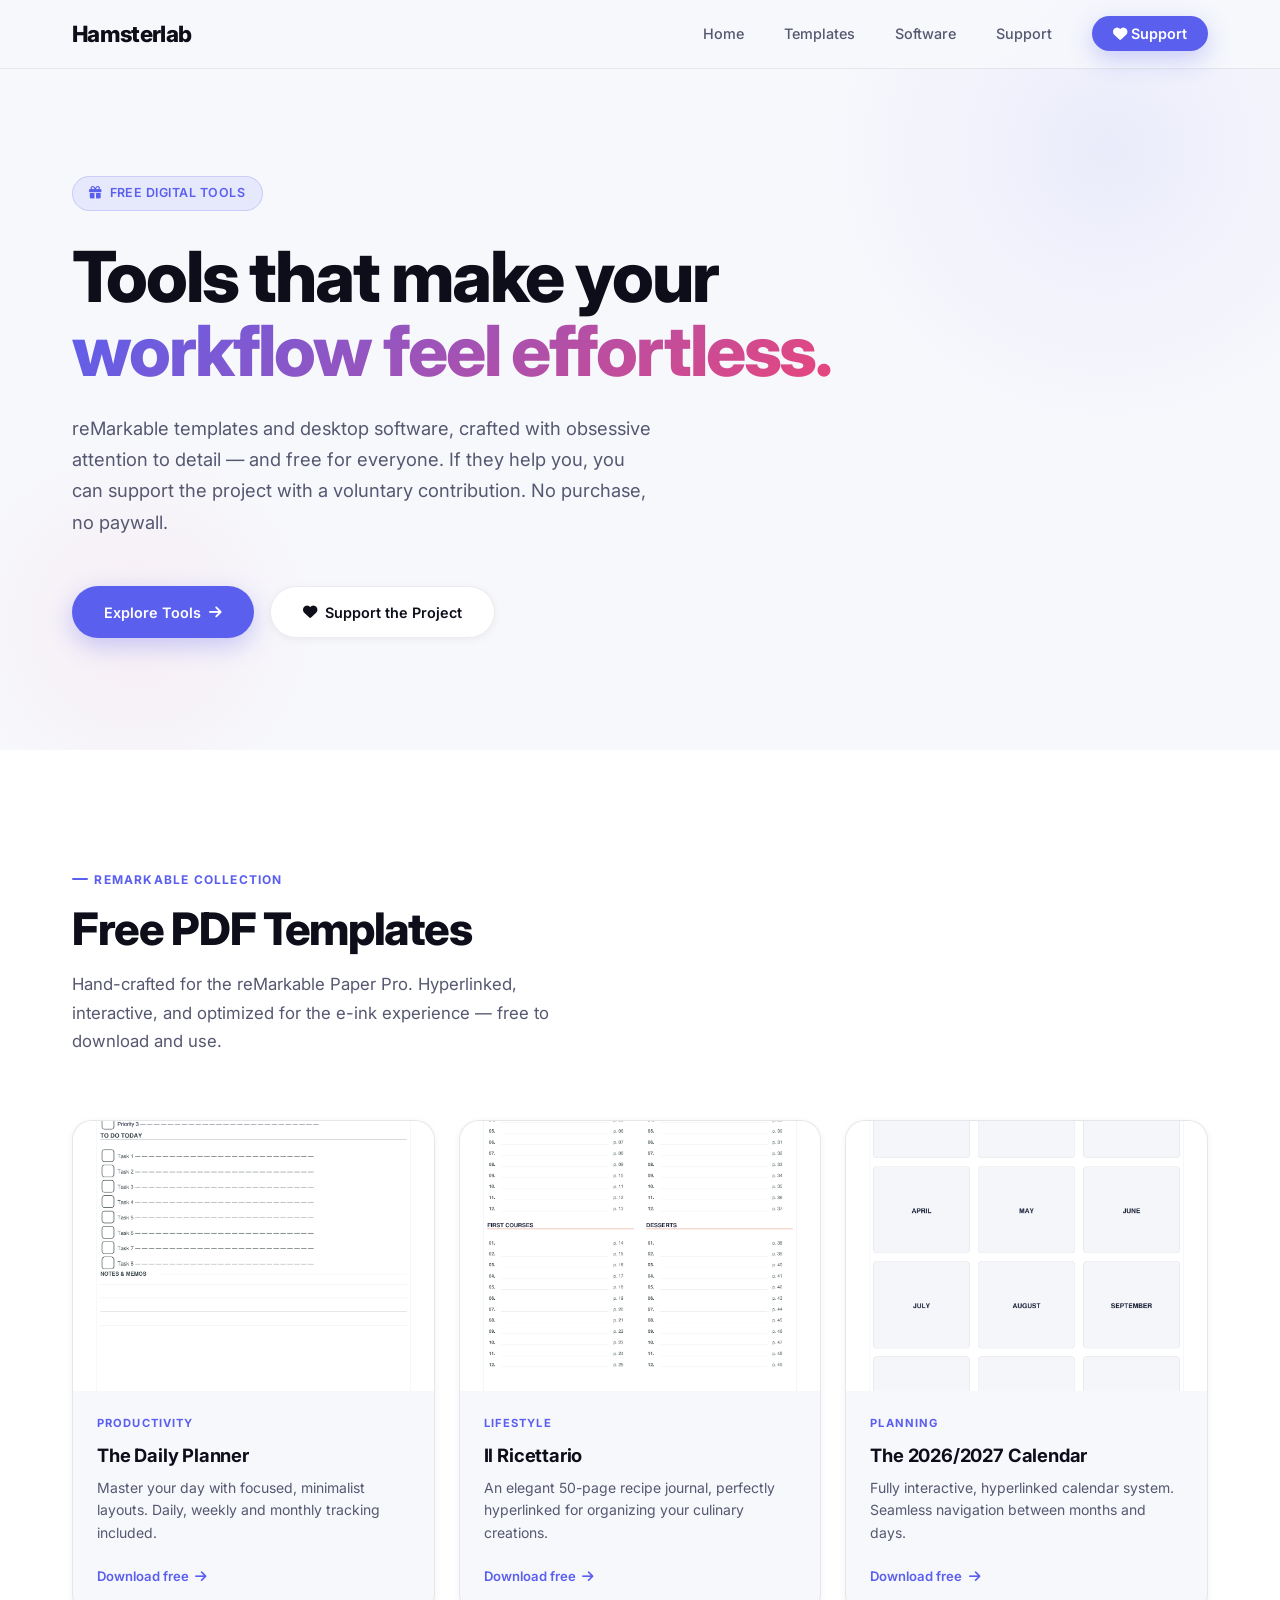
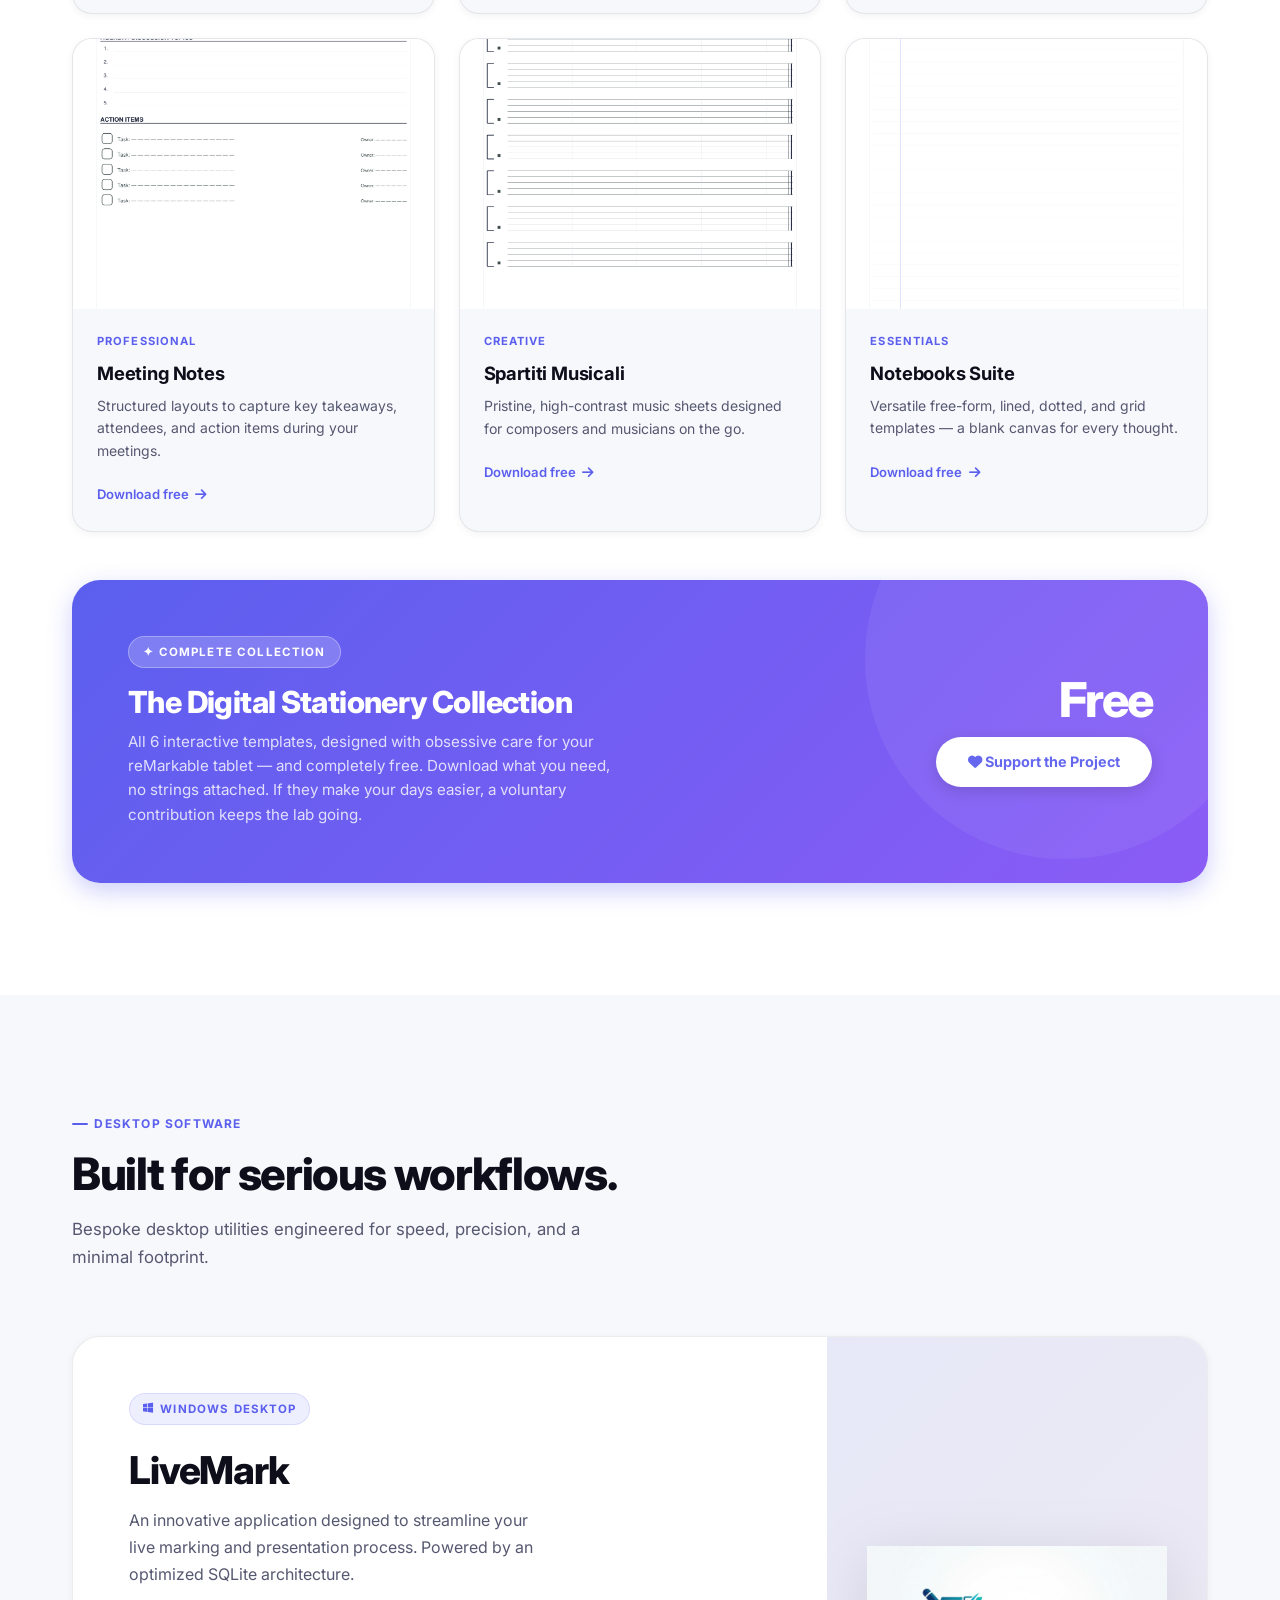
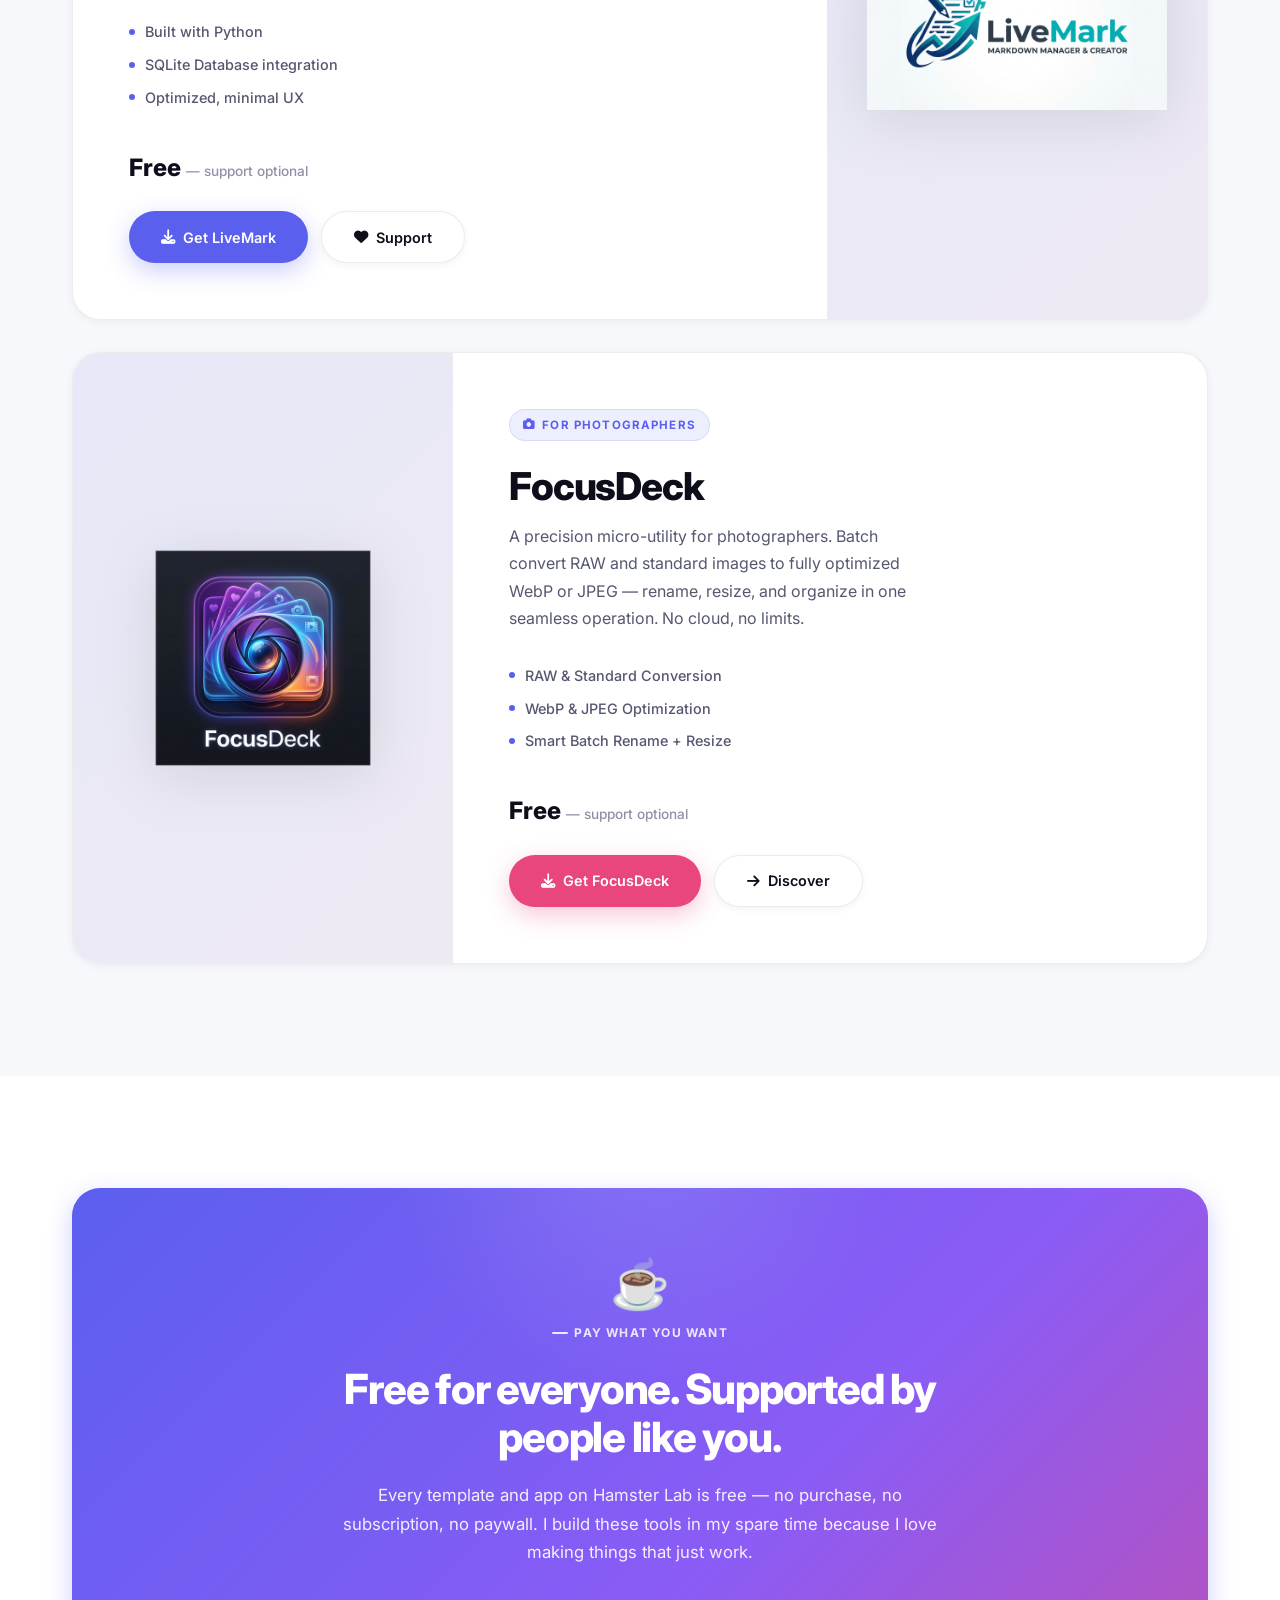
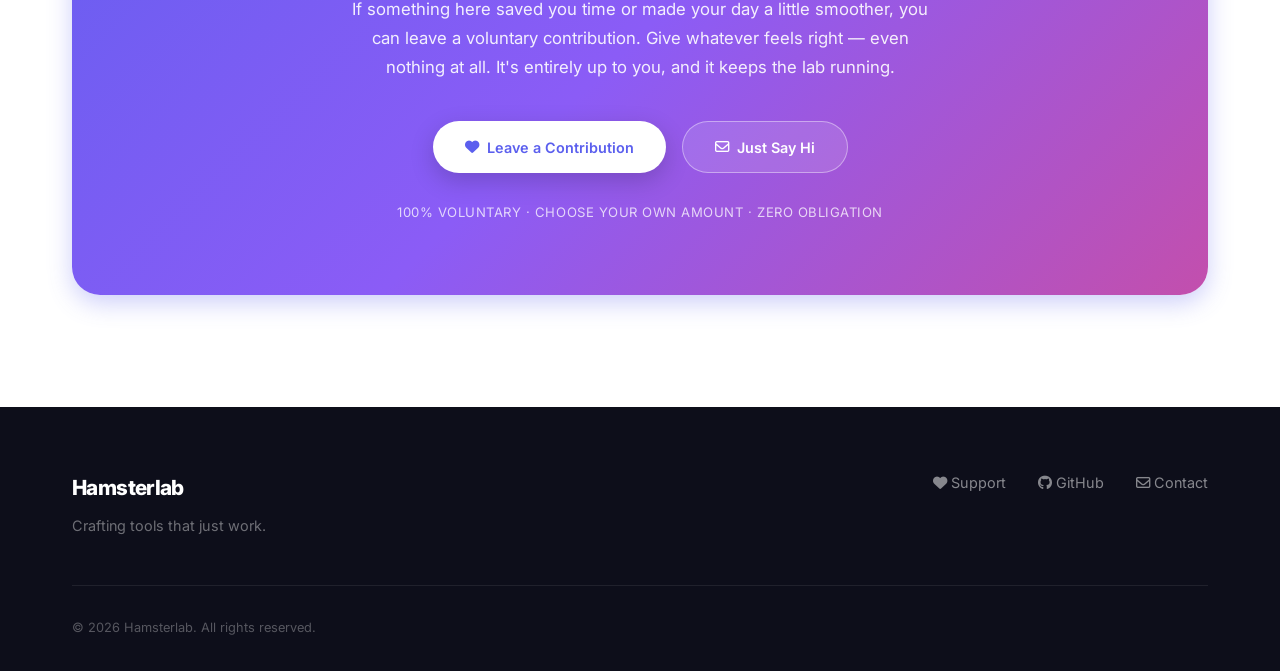
==== commit 9c24a895: "Update FocusDeck landing page and privacy policy - Revised software description to emphasize batch c" ====
--- a/index.html
+++ b/index.html
@@ -187,11 +187,11 @@
                         <div class="software-body">
                             <span class="sw-tag"><i class="fa-solid fa-camera"></i> For Photographers</span>
                             <h3 class="sw-title">FocusDeck</h3>
-                            <p class="sw-desc">A precision-engineered micro-utility for photographers. Batch rename, process RAW files, and optimize images for the web — all in one minimal GUI.</p>
+                            <p class="sw-desc">A precision micro-utility for photographers. Batch convert RAW and standard images to fully optimized WebP or JPEG — rename, resize, and organize in one seamless operation. No cloud, no limits.</p>
                             <ul class="sw-features">
-                                <li>Smart Mass Renaming</li>
+                                <li>RAW & Standard Conversion</li>
                                 <li>WebP & JPEG Optimization</li>
-                                <li>Professional RAW Support</li>
+                                <li>Smart Batch Rename + Resize</li>
                             </ul>
                             <div class="software-pricing" style="margin-bottom: 1.5rem;">
                                 <span class="sw-price" style="font-size: 1.5rem; font-weight: 800; color: var(--text-primary);">Free <span style="font-size: 0.85rem; font-weight: 500; color: var(--text-muted);">— support optional</span></span>
